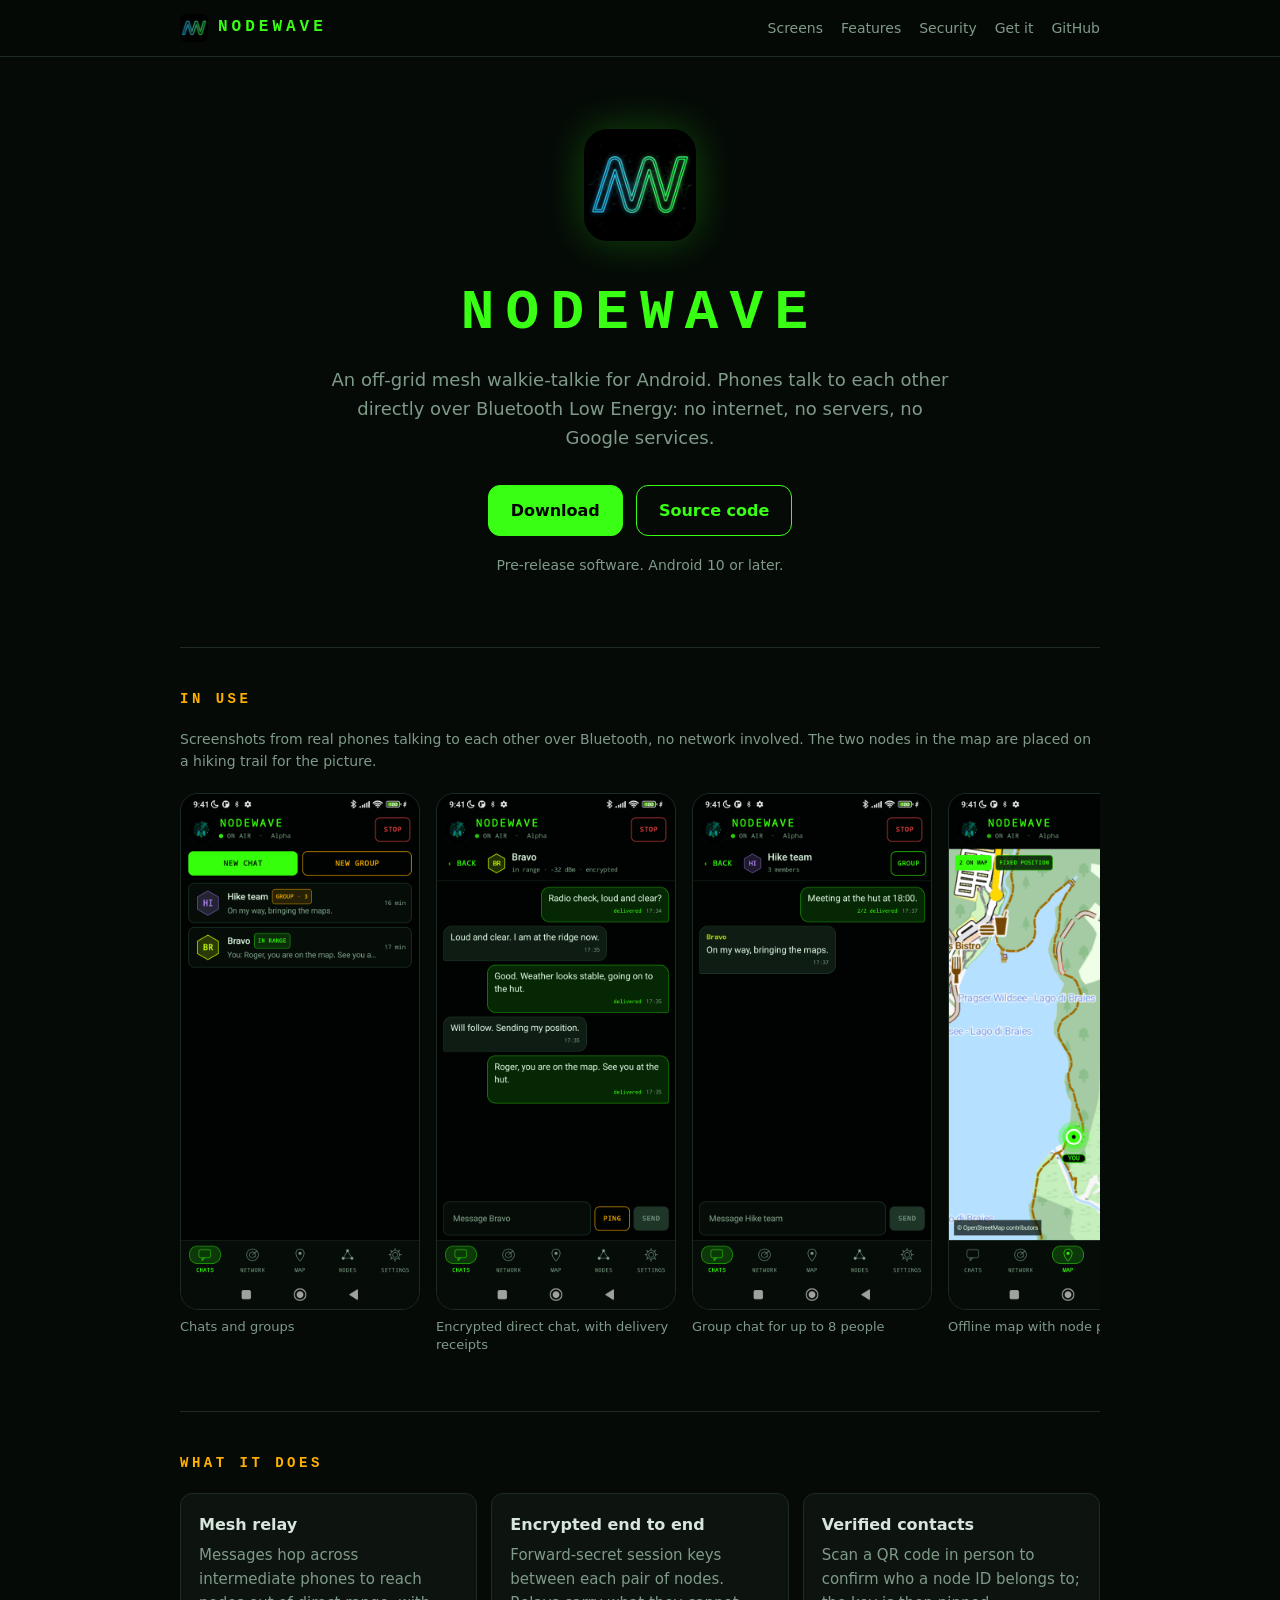
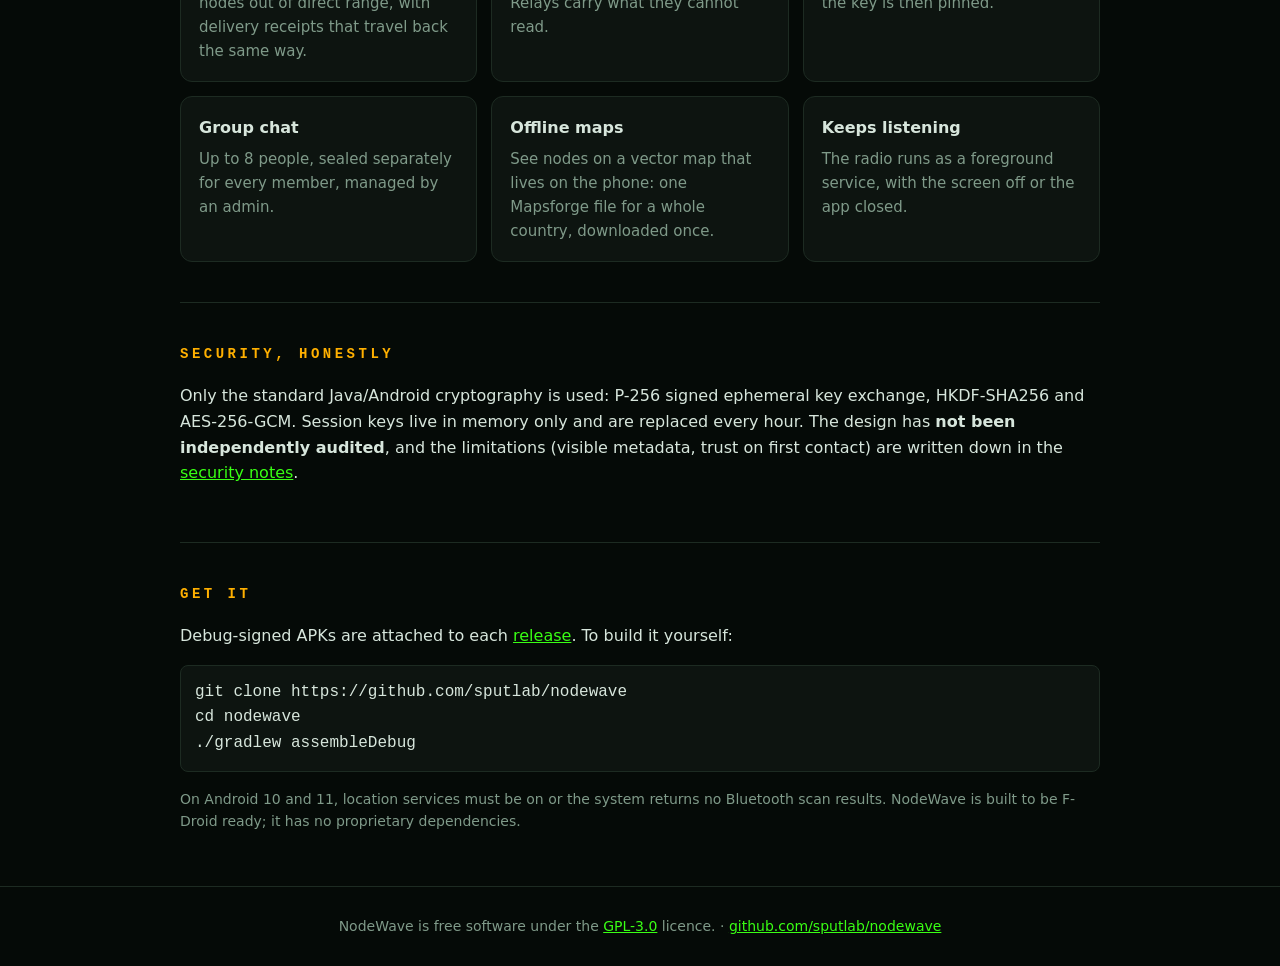
==== website/index.html @ e50e70af "v0.9.0: app icon and splash screen, clearer tab bar, readable status bar, fixed-position station, ma" ====
<!doctype html>
<html lang="en">
<head>
<meta charset="utf-8">
<meta name="viewport" content="width=device-width,initial-scale=1">
<title>NodeWave - off-grid mesh walkie-talkie for Android</title>
<meta name="description" content="NodeWave: phones talk to each other over Bluetooth Low Energy with end-to-end encryption. No internet, no servers, no Google services. Open source, GPL-3.0.">
<meta name="theme-color" content="#050a07">
<link rel="canonical" href="https://nodewave.org/">
<meta property="og:title" content="NodeWave - off-grid mesh walkie-talkie for Android">
<meta property="og:description" content="Phones talk to each other over Bluetooth Low Energy, end-to-end encrypted, with no internet and no servers.">
<meta property="og:image" content="https://nodewave.org/assets/screens/chats.png">
<meta property="og:url" content="https://nodewave.org/">
<link rel="icon" href="assets/icon.png">
<link rel="stylesheet" href="style.css">
</head>
<body>
<header class="top"><div class="wrap">
  <a class="brand mono" href="#"><img src="assets/icon.png" alt="">NODEWAVE</a>
  <nav><a href="#screens">Screens</a><a href="#features">Features</a><a href="#security">Security</a><a href="#get">Get it</a><a href="https://github.com/sputlab/nodewave">GitHub</a></nav>
</div></header>

<main>
<div class="wrap">
  <div class="hero">
    <img src="assets/icon.png" alt="NodeWave icon">
    <h1 class="mono">NODEWAVE</h1>
    <p class="tag">An off-grid mesh walkie-talkie for Android. Phones talk to each other directly over Bluetooth Low Energy: no internet, no servers, no Google services.</p>
    <a class="btn primary" href="https://github.com/sputlab/nodewave/releases">Download</a>
    <a class="btn ghost" href="https://github.com/sputlab/nodewave">Source code</a>
    <p class="note">Pre-release software. Android 10 or later.</p>
  </div>

  <section id="screens">
    <h2 class="mono">In use</h2>
    <p class="note">Screenshots from real phones talking to each other over Bluetooth, no network involved. The two nodes in the map are placed on a hiking trail for the picture.</p>
    <div class="shots">
      <figure><img src="assets/screens/chats.png" alt="Chats list with a group and a direct conversation" loading="lazy"><figcaption>Chats and groups</figcaption></figure>
      <figure><img src="assets/screens/direct-chat.png" alt="Direct encrypted conversation between two nodes" loading="lazy"><figcaption>Encrypted direct chat, with delivery receipts</figcaption></figure>
      <figure><img src="assets/screens/group-chat.png" alt="Group chat with three members" loading="lazy"><figcaption>Group chat for up to 8 people</figcaption></figure>
      <figure><img src="assets/screens/map.png" alt="Offline vector map with two nodes" loading="lazy"><figcaption>Offline map with node positions</figcaption></figure>
      <figure><img src="assets/screens/network.png" alt="Radar and list of nodes in range" loading="lazy"><figcaption>Radar and signal strength of nodes around you</figcaption></figure>
      <figure><img src="assets/screens/nodes.png" alt="Known nodes, verified and encrypted" loading="lazy"><figcaption>Known nodes and verified contacts</figcaption></figure>
      <figure><img src="assets/screens/settings.png" alt="Settings: identity and Bluetooth radio" loading="lazy"><figcaption>Identity and radio settings</figcaption></figure>
    </div>
  </section>

  <section id="features">
    <h2 class="mono">What it does</h2>
    <div class="grid">
      <div class="card"><h3>Mesh relay</h3><p>Messages hop across intermediate phones to reach nodes out of direct range, with delivery receipts that travel back the same way.</p></div>
      <div class="card"><h3>Encrypted end to end</h3><p>Forward-secret session keys between each pair of nodes. Relays carry what they cannot read.</p></div>
      <div class="card"><h3>Verified contacts</h3><p>Scan a QR code in person to confirm who a node ID belongs to; the key is then pinned.</p></div>
      <div class="card"><h3>Group chat</h3><p>Up to 8 people, sealed separately for every member, managed by an admin.</p></div>
      <div class="card"><h3>Offline maps</h3><p>See nodes on a vector map that lives on the phone: one Mapsforge file for a whole country, downloaded once.</p></div>
      <div class="card"><h3>Keeps listening</h3><p>The radio runs as a foreground service, with the screen off or the app closed.</p></div>
    </div>
  </section>

  <section id="security">
    <h2 class="mono">Security, honestly</h2>
    <p>Only the standard Java/Android cryptography is used: P-256 signed ephemeral key exchange, HKDF-SHA256 and AES-256-GCM. Session keys live in memory only and are replaced every hour. The design has <strong>not been independently audited</strong>, and the limitations (visible metadata, trust on first contact) are written down in the <a href="https://github.com/sputlab/nodewave/blob/main/docs/SECURITY.md">security notes</a>.</p>
  </section>

  <section id="get">
    <h2 class="mono">Get it</h2>
    <p>Debug-signed APKs are attached to each <a href="https://github.com/sputlab/nodewave/releases">release</a>. To build it yourself:</p>
<pre>git clone https://github.com/sputlab/nodewave
cd nodewave
./gradlew assembleDebug</pre>
    <p class="note">On Android 10 and 11, location services must be on or the system returns no Bluetooth scan results. NodeWave is built to be F-Droid ready; it has no proprietary dependencies.</p>
  </section>
</div>
</main>

<footer><div class="wrap">NodeWave is free software under the <a href="https://github.com/sputlab/nodewave/blob/main/LICENSE">GPL-3.0</a> licence. &middot; <a href="https://github.com/sputlab/nodewave">github.com/sputlab/nodewave</a></div></footer>
</body>
</html>
---- website/style.css ----
:root{--bg:#050a07;--surface:#0d1410;--line:#1d2b22;--text:#d7e6dc;--dim:#7f9a89;--green:#39ff14;--amber:#ffb000;--cyan:#2fd6ff}
*{box-sizing:border-box}
html{scroll-behavior:smooth}
body{margin:0;background:var(--bg);color:var(--text);font:16px/1.6 system-ui,-apple-system,"Segoe UI",Roboto,sans-serif}
a{color:var(--green)}
.mono{font-family:ui-monospace,SFMono-Regular,Menlo,Consolas,monospace}
.wrap{max-width:960px;margin:0 auto;padding:0 20px}
header.top{border-bottom:1px solid var(--line);position:sticky;top:0;background:rgba(5,10,7,.92);backdrop-filter:blur(6px);z-index:5}
header.top .wrap{display:flex;align-items:center;gap:16px;height:56px}
.brand{display:flex;align-items:center;gap:10px;color:var(--green);font-weight:700;letter-spacing:.25em;text-decoration:none}
.brand img{width:28px;height:28px;border-radius:6px}
nav{margin-left:auto;display:flex;gap:18px;font-size:14px}
nav a{color:var(--dim);text-decoration:none}
nav a:hover{color:var(--green)}
.hero{padding:72px 0 56px;text-align:center}
.hero img{width:112px;height:112px;border-radius:24px;box-shadow:0 0 40px rgba(57,255,20,.25)}
h1{margin:20px 0 8px;font-size:clamp(34px,7vw,56px);letter-spacing:.2em;color:var(--green)}
.tag{color:var(--dim);max-width:620px;margin:0 auto 28px;font-size:18px}
.btn{display:inline-block;padding:12px 22px;border-radius:12px;font-weight:700;text-decoration:none;border:1.5px solid var(--green);margin:4px}
.btn.primary{background:var(--green);color:#000}
.btn.ghost{color:var(--green)}
section{padding:40px 0;border-top:1px solid var(--line)}
h2{margin:0 0 18px;font-size:14px;letter-spacing:.25em;text-transform:uppercase;color:var(--amber)}
.grid{display:grid;grid-template-columns:repeat(auto-fit,minmax(260px,1fr));gap:14px}
.card{background:var(--surface);border:1px solid var(--line);border-radius:12px;padding:18px}
.card h3{margin:0 0 6px;font-size:16px;color:var(--text)}
.card p{margin:0;color:var(--dim);font-size:15px}
.note{color:var(--dim);font-size:14px}
code,pre{font-family:ui-monospace,Menlo,Consolas,monospace;background:var(--surface);border:1px solid var(--line);border-radius:8px}
code{padding:1px 6px}
pre{padding:14px;overflow:auto}
footer{border-top:1px solid var(--line);padding:28px 0;color:var(--dim);font-size:14px;text-align:center}

.shots{display:flex;gap:16px;overflow-x:auto;padding:6px 2px 18px;scroll-snap-type:x mandatory}
.shots figure{margin:0;flex:0 0 220px;scroll-snap-align:start}
.shots img{width:100%;height:auto;border-radius:18px;border:1px solid var(--line);display:block;background:var(--surface)}
.shots figcaption{margin-top:8px;color:var(--dim);font-size:13px;line-height:1.35}
@media(min-width:760px){.shots figure{flex-basis:240px}}
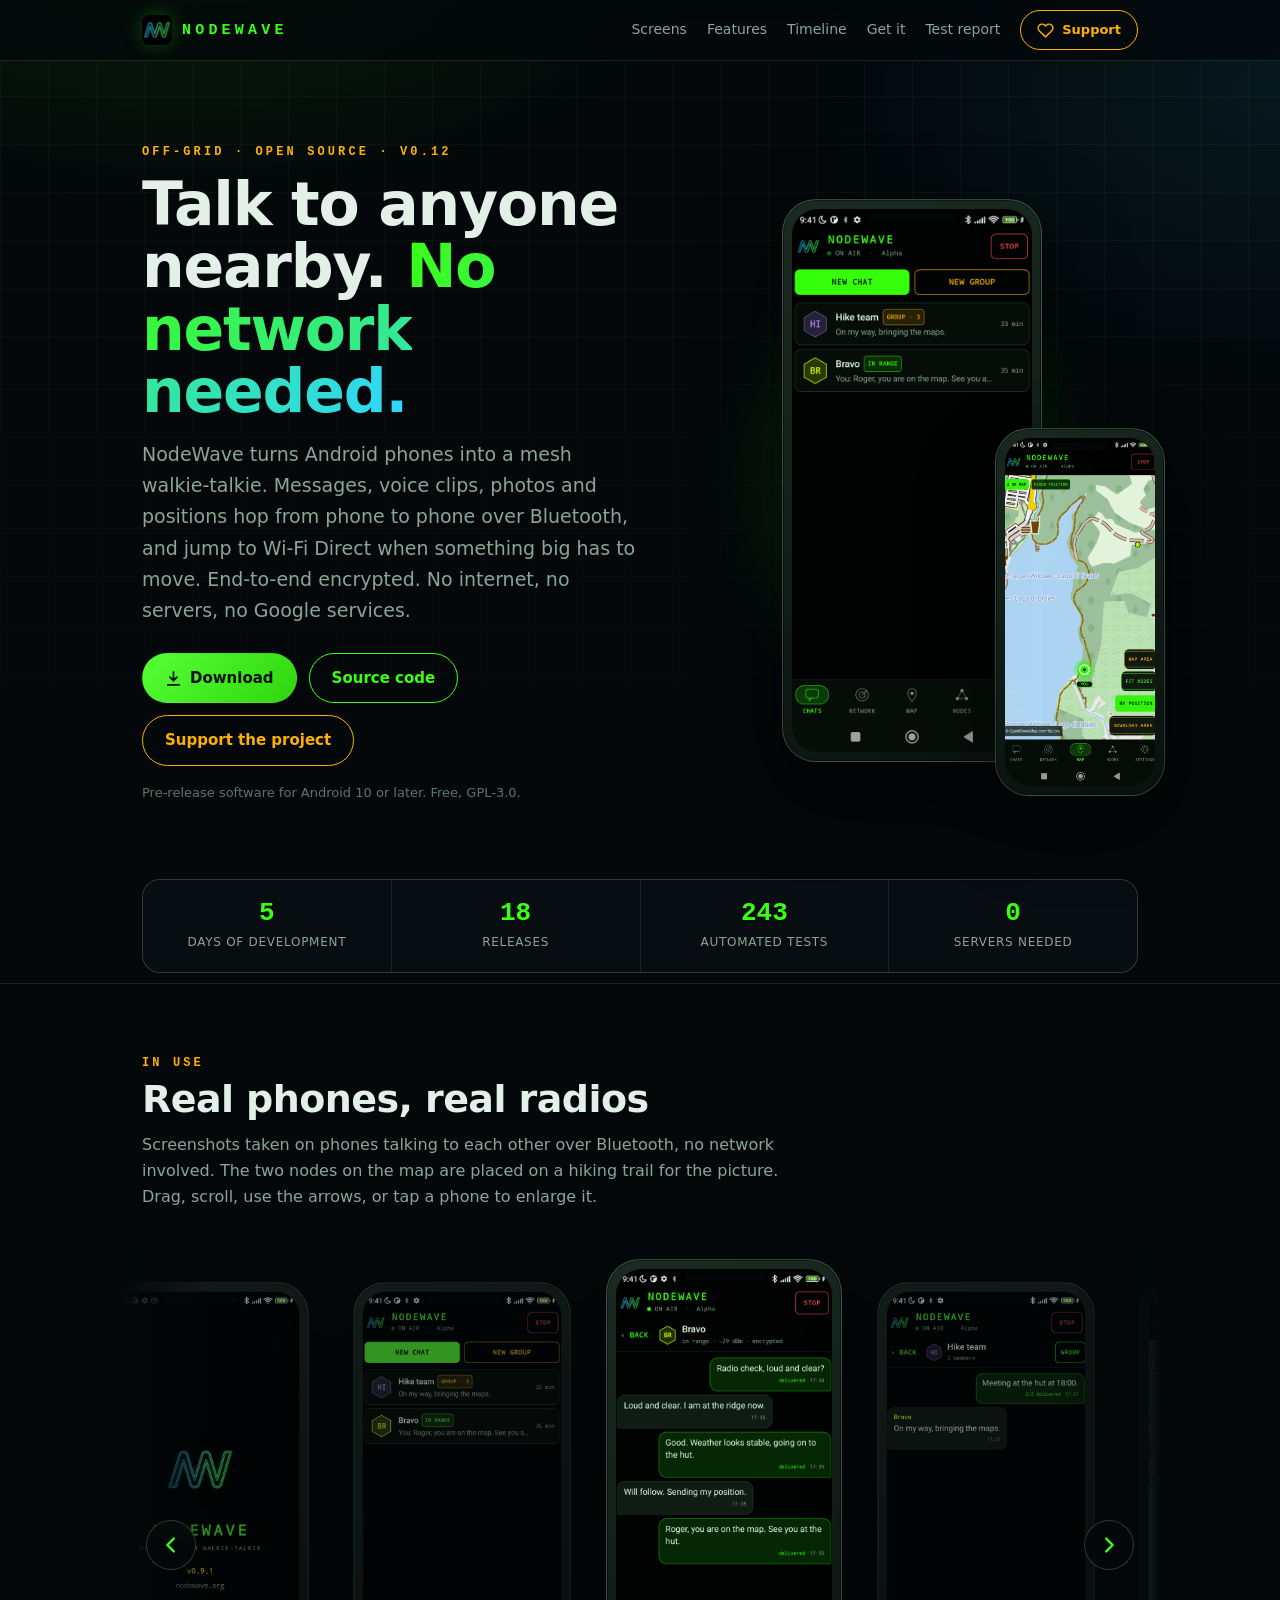
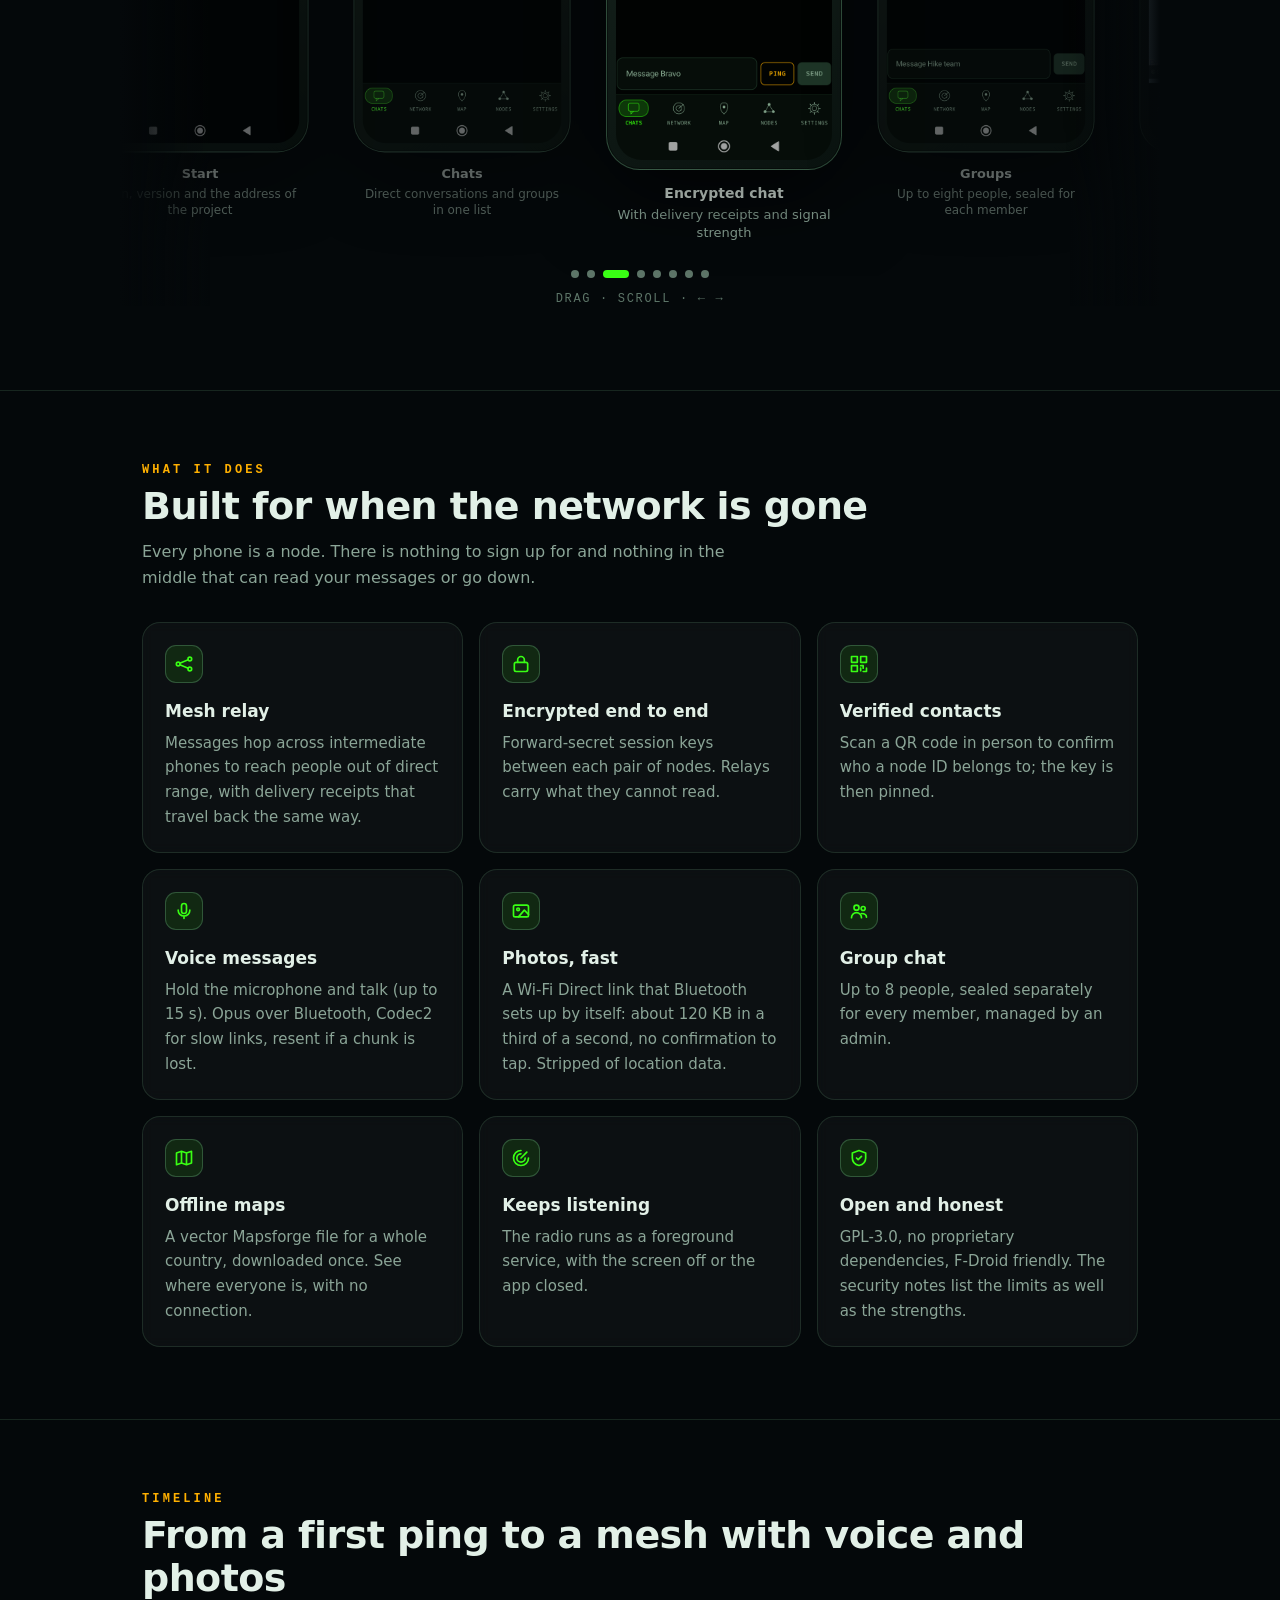
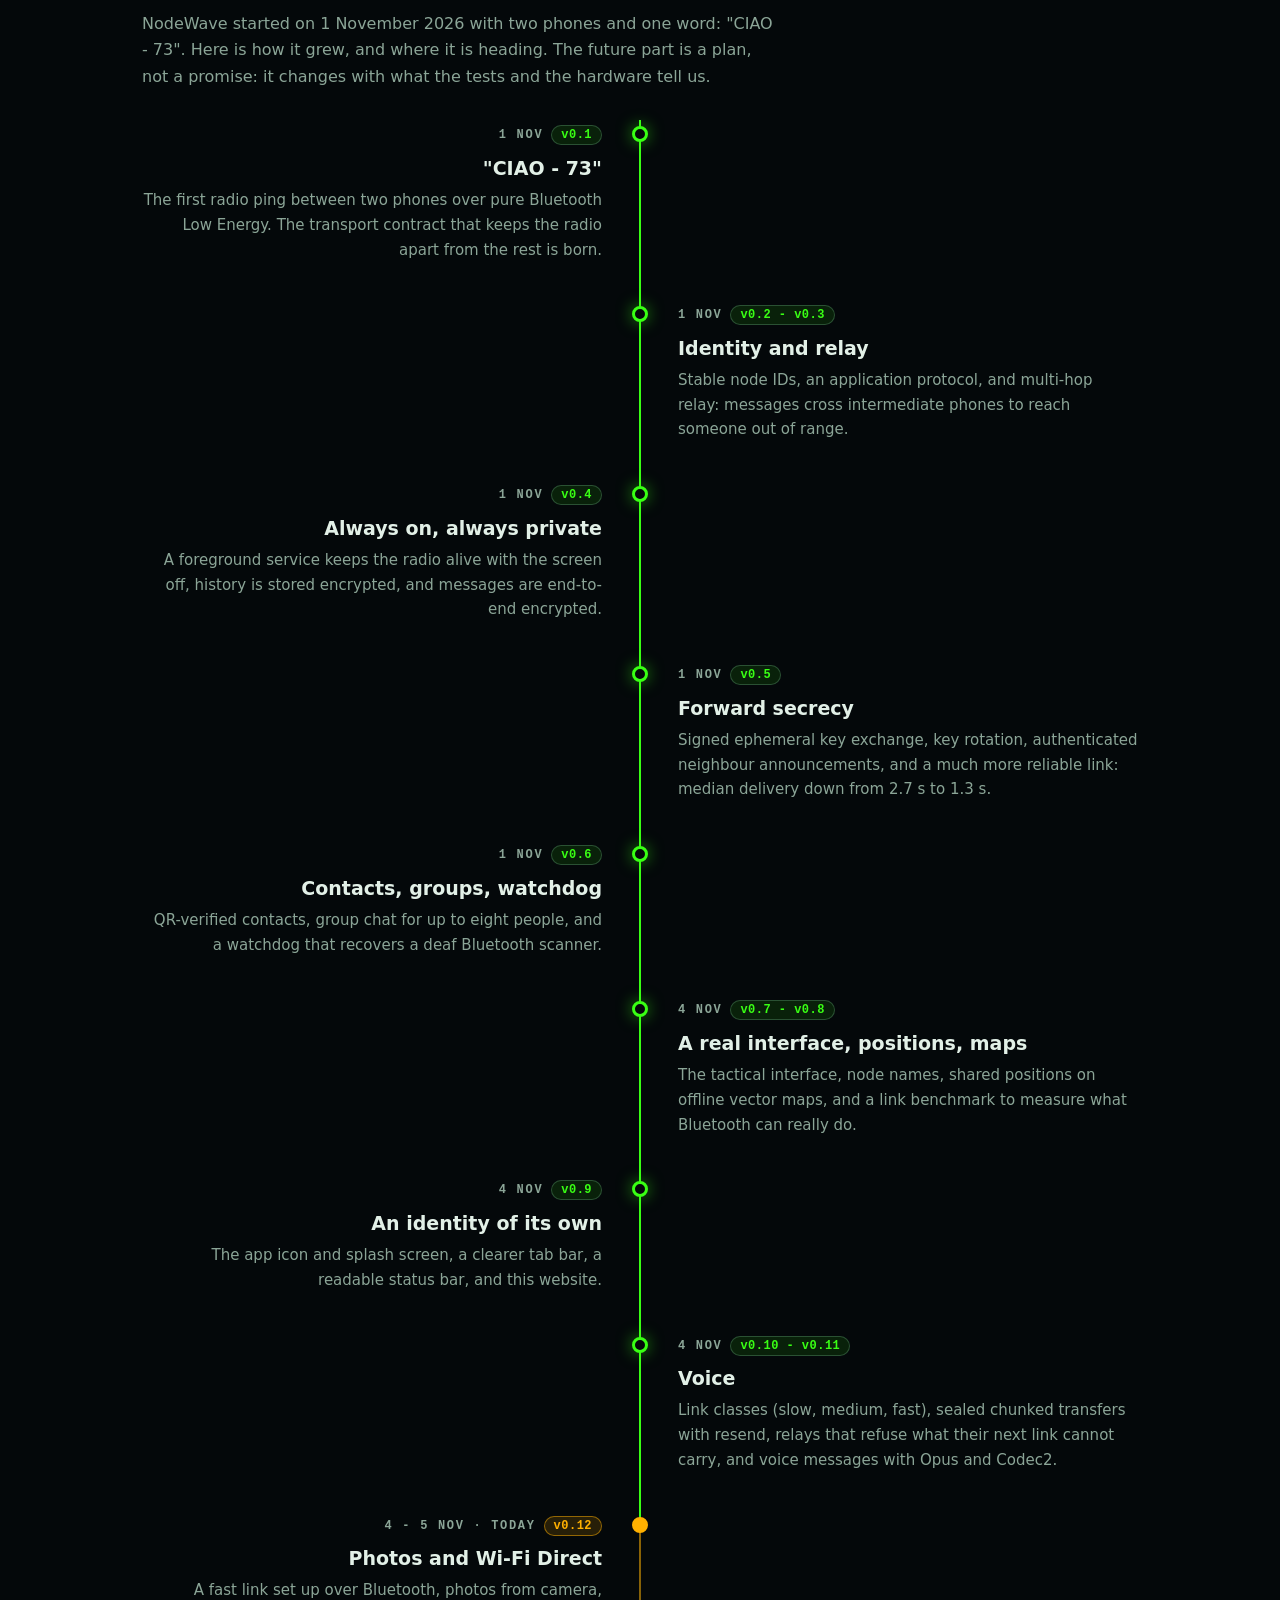
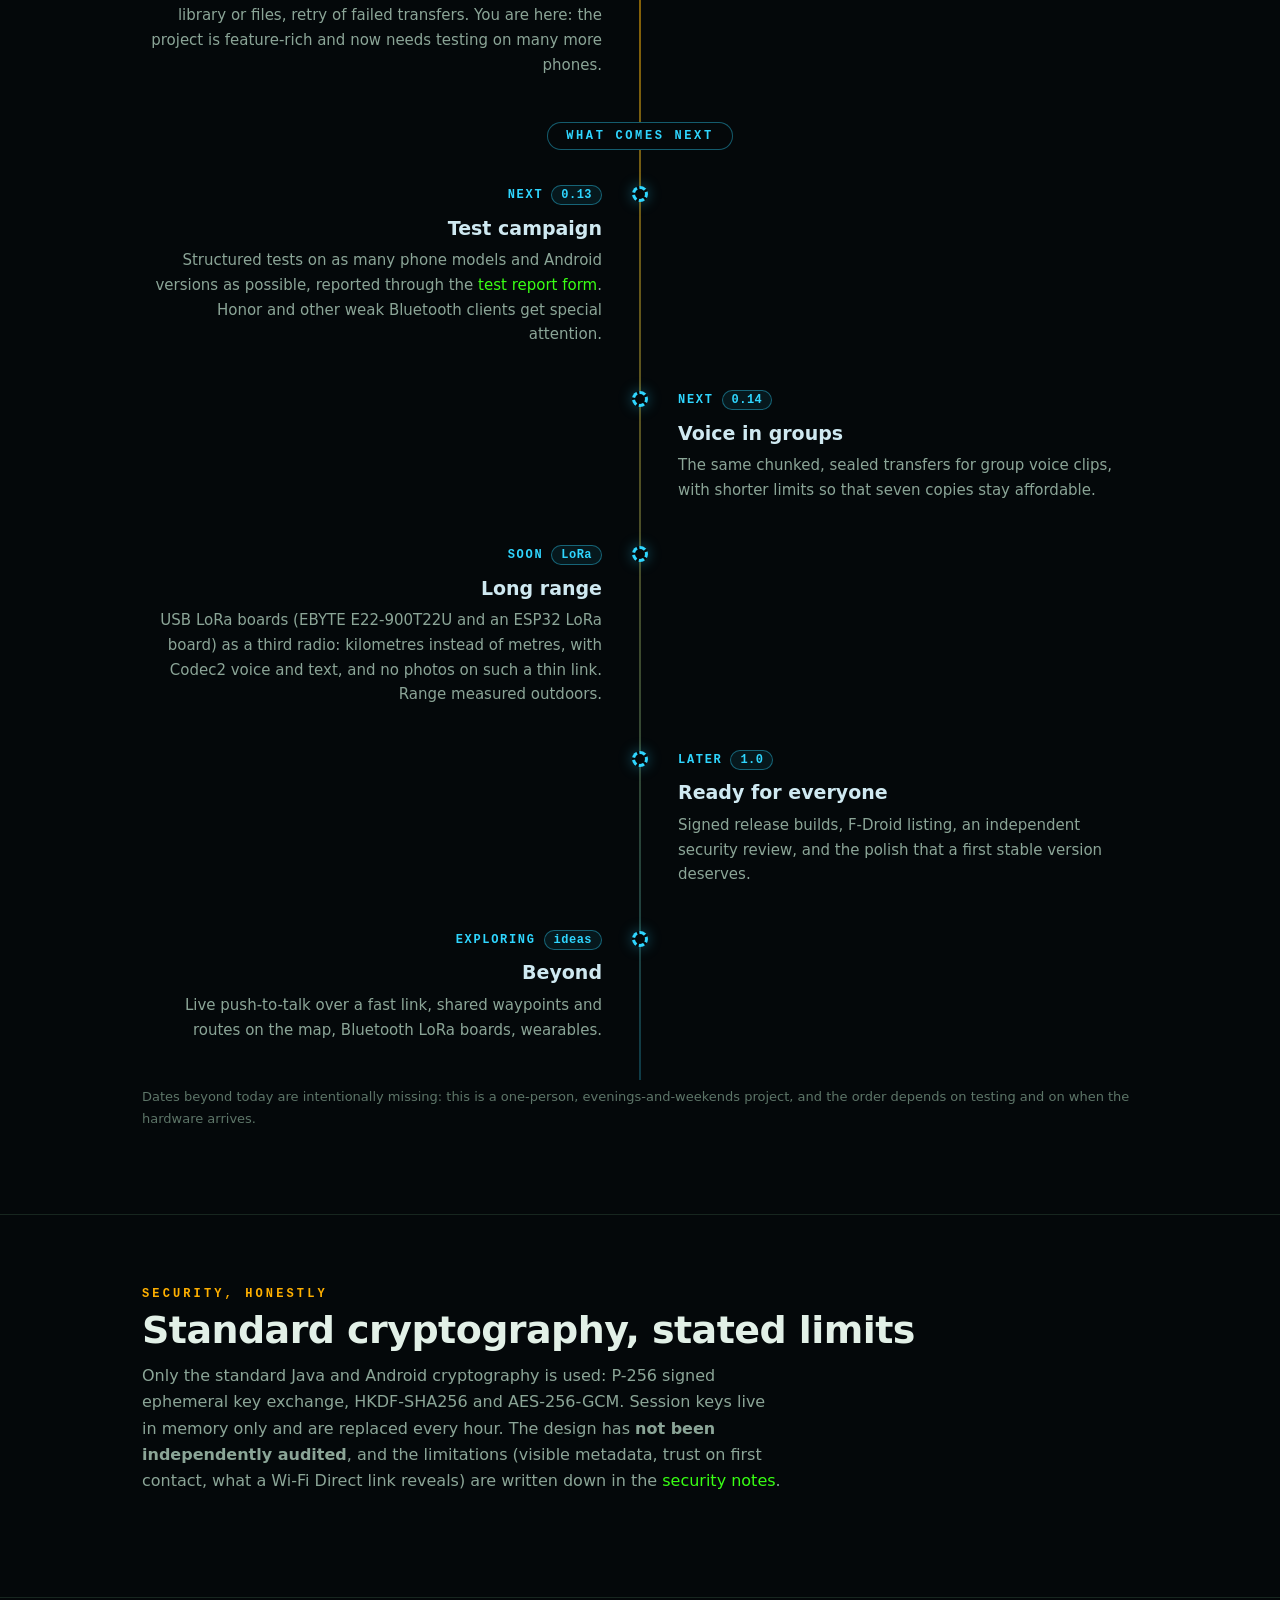
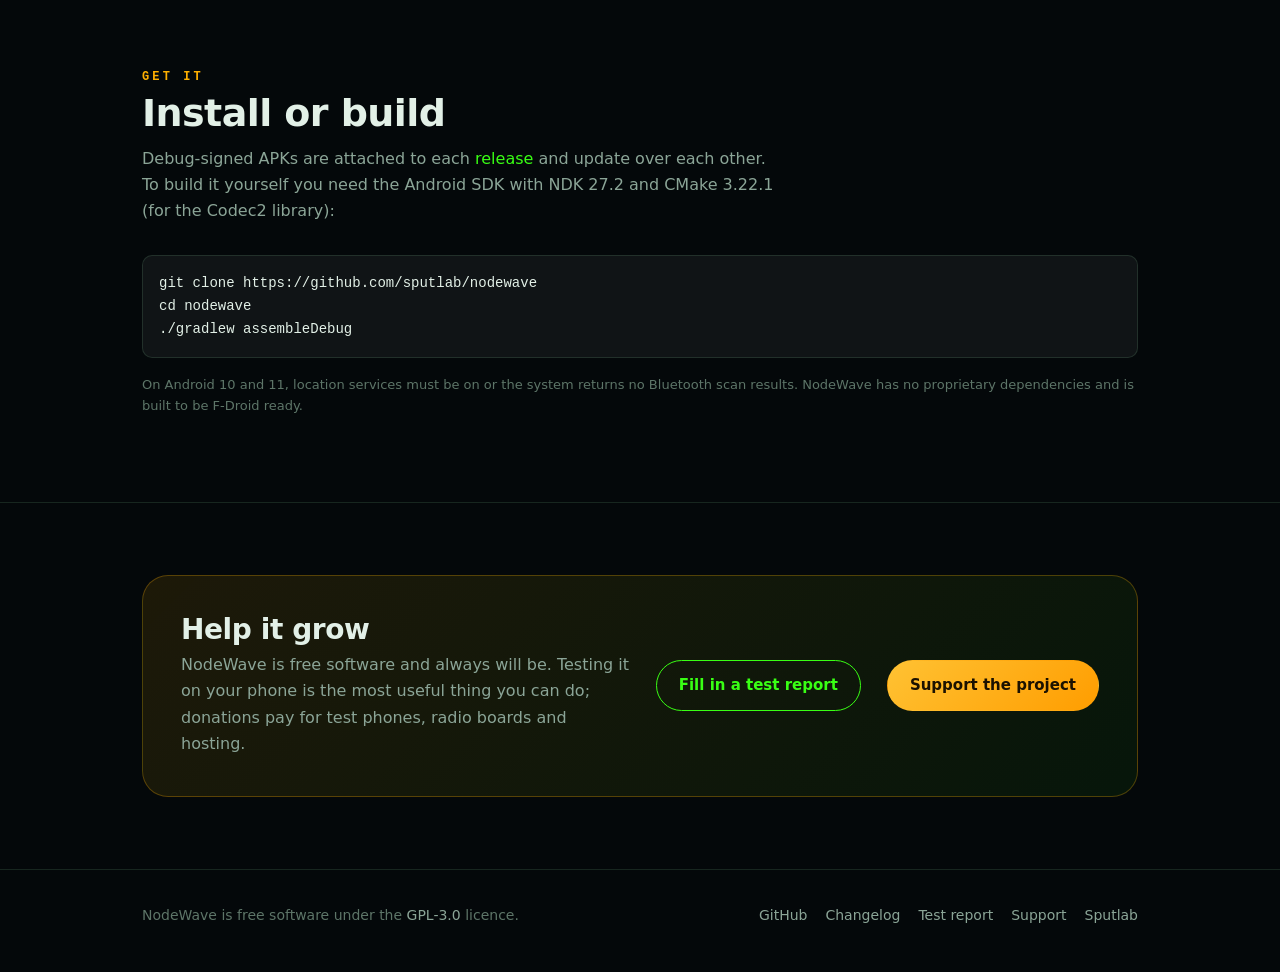
==== commit 619687c9: "Move the website to website/ (GitHub Actions) and keep documents in docs/ Co-Authored-By: Claude Son" ====
--- a/website/index.html
+++ b/website/index.html
@@ -4,75 +4,159 @@
 <meta charset="utf-8">
 <meta name="viewport" content="width=device-width,initial-scale=1">
 <title>NodeWave - off-grid mesh walkie-talkie for Android</title>
-<meta name="description" content="NodeWave: phones talk to each other over Bluetooth Low Energy with end-to-end encryption. No internet, no servers, no Google services. Open source, GPL-3.0.">
-<meta name="theme-color" content="#050a07">
+<meta name="description" content="NodeWave: phones talk to each other over Bluetooth Low Energy and Wi-Fi Direct, end-to-end encrypted, with voice, photos, groups and offline maps. No internet, no servers, no Google services. Open source, GPL-3.0.">
+<meta name="theme-color" content="#04080a">
 <link rel="canonical" href="https://nodewave.org/">
 <meta property="og:title" content="NodeWave - off-grid mesh walkie-talkie for Android">
-<meta property="og:description" content="Phones talk to each other over Bluetooth Low Energy, end-to-end encrypted, with no internet and no servers.">
+<meta property="og:description" content="Phones talk to each other over Bluetooth and Wi-Fi Direct, end-to-end encrypted, with no internet and no servers.">
 <meta property="og:image" content="https://nodewave.org/assets/screens/chats.png">
 <meta property="og:url" content="https://nodewave.org/">
-<link rel="icon" href="assets/icon.png">
+<link rel="icon" href="images/icon.png">
 <link rel="stylesheet" href="style.css">
 </head>
 <body>
+
 <header class="top"><div class="wrap">
-  <a class="brand mono" href="#"><img src="assets/icon.png" alt="">NODEWAVE</a>
-  <nav><a href="#screens">Screens</a><a href="#features">Features</a><a href="#security">Security</a><a href="#get">Get it</a><a href="https://github.com/sputlab/nodewave">GitHub</a></nav>
+  <a class="brand" href="./"><img src="images/icon.png" alt="">NODEWAVE</a>
+  <nav class="nav">
+    <a href="#screens">Screens</a><a href="#features">Features</a><a href="#timeline">Timeline</a><a href="#get">Get it</a><a href="test-report.html">Test report</a>
+    <a class="btn amber small" href="donate.html"><svg viewBox="0 0 24 24" fill="none" stroke="currentColor" stroke-width="2" stroke-linecap="round" stroke-linejoin="round"><path d="M20.8 4.6a5.5 5.5 0 0 0-7.8 0L12 5.7l-1-1.1a5.5 5.5 0 0 0-7.8 7.8l1 1.1L12 21l7.8-7.5 1-1.1a5.5 5.5 0 0 0 0-7.8z"/></svg>Support</a>
+  </nav>
 </div></header>
 
 <main>
 <div class="wrap">
   <div class="hero">
-    <img src="assets/icon.png" alt="NodeWave icon">
-    <h1 class="mono">NODEWAVE</h1>
-    <p class="tag">An off-grid mesh walkie-talkie for Android. Phones talk to each other directly over Bluetooth Low Energy: no internet, no servers, no Google services.</p>
-    <a class="btn primary" href="https://github.com/sputlab/nodewave/releases">Download</a>
-    <a class="btn ghost" href="https://github.com/sputlab/nodewave">Source code</a>
-    <p class="note">Pre-release software. Android 10 or later.</p>
+    <div>
+      <p class="eyebrow">Off-grid · open source · v0.12</p>
+      <h1>Talk to anyone nearby. <em>No network needed.</em></h1>
+      <p class="lead">NodeWave turns Android phones into a mesh walkie-talkie. Messages, voice clips, photos and positions hop from phone to phone over Bluetooth, and jump to Wi-Fi Direct when something big has to move. End-to-end encrypted. No internet, no servers, no Google services.</p>
+      <div class="cta">
+        <a class="btn primary" href="https://github.com/sputlab/nodewave/releases"><svg viewBox="0 0 24 24" fill="none" stroke="currentColor" stroke-width="2.4" stroke-linecap="round" stroke-linejoin="round"><path d="M12 3v12m0 0l-5-5m5 5l5-5M4 21h16"/></svg>Download</a>
+        <a class="btn" href="https://github.com/sputlab/nodewave">Source code</a>
+        <a class="btn amber" href="donate.html">Support the project</a>
+      </div>
+      <p class="note">Pre-release software for Android 10 or later. Free, GPL-3.0.</p>
+    </div>
+    <div class="hero-art">
+      <div class="phone"><img src="assets/screens/chats.png" alt="NodeWave chats and groups"></div>
+      <div class="phone b"><img src="assets/screens/map.png" alt="Offline map with two nodes"></div>
+    </div>
   </div>
 
-  <section id="screens">
-    <h2 class="mono">In use</h2>
-    <p class="note">Screenshots from real phones talking to each other over Bluetooth, no network involved. The two nodes in the map are placed on a hiking trail for the picture.</p>
-    <div class="shots">
-      <figure><img src="assets/screens/chats.png" alt="Chats list with a group and a direct conversation" loading="lazy"><figcaption>Chats and groups</figcaption></figure>
-      <figure><img src="assets/screens/direct-chat.png" alt="Direct encrypted conversation between two nodes" loading="lazy"><figcaption>Encrypted direct chat, with delivery receipts</figcaption></figure>
-      <figure><img src="assets/screens/group-chat.png" alt="Group chat with three members" loading="lazy"><figcaption>Group chat for up to 8 people</figcaption></figure>
-      <figure><img src="assets/screens/map.png" alt="Offline vector map with two nodes" loading="lazy"><figcaption>Offline map with node positions</figcaption></figure>
-      <figure><img src="assets/screens/network.png" alt="Radar and list of nodes in range" loading="lazy"><figcaption>Radar and signal strength of nodes around you</figcaption></figure>
-      <figure><img src="assets/screens/nodes.png" alt="Known nodes, verified and encrypted" loading="lazy"><figcaption>Known nodes and verified contacts</figcaption></figure>
-      <figure><img src="assets/screens/settings.png" alt="Settings: identity and Bluetooth radio" loading="lazy"><figcaption>Identity and radio settings</figcaption></figure>
+  <div class="stats" aria-label="Project in numbers">
+    <div><b>5</b><span>DAYS OF DEVELOPMENT</span></div>
+    <div><b>18</b><span>RELEASES</span></div>
+    <div><b>243</b><span>AUTOMATED TESTS</span></div>
+    <div><b>0</b><span>SERVERS NEEDED</span></div>
+  </div>
+</div>
+
+<section id="screens"><div class="wrap">
+  <p class="kicker">In use</p>
+  <h2>Real phones, real radios</h2>
+  <p class="sub">Screenshots taken on phones talking to each other over Bluetooth, no network involved. The two nodes on the map are placed on a hiking trail for the picture. Drag, scroll, use the arrows, or tap a phone to enlarge it.</p>
+
+  <div class="gallery" aria-roledescription="carousel" aria-label="NodeWave screenshots">
+    <div class="fade l"></div><div class="fade r"></div>
+    <button class="arrow l" aria-label="Previous screenshot"><svg viewBox="0 0 24 24" fill="none" stroke="currentColor" stroke-width="2.6" stroke-linecap="round" stroke-linejoin="round"><path d="M15 5l-7 7 7 7"/></svg></button>
+    <button class="arrow r" aria-label="Next screenshot"><svg viewBox="0 0 24 24" fill="none" stroke="currentColor" stroke-width="2.6" stroke-linecap="round" stroke-linejoin="round"><path d="M9 5l7 7-7 7"/></svg></button>
+    <div class="track" tabindex="0">
+      <figure class="shot"><div class="phone"><img src="assets/screens/splash.png" alt="Splash screen with icon, version and nodewave.org"></div><figcaption><b>Start</b>Icon, version and the address of the project</figcaption></figure>
+      <figure class="shot"><div class="phone"><img src="assets/screens/chats.png" alt="Chats list with a group and a direct conversation"></div><figcaption><b>Chats</b>Direct conversations and groups in one list</figcaption></figure>
+      <figure class="shot"><div class="phone"><img src="assets/screens/direct-chat.png" alt="Direct encrypted conversation between two nodes"></div><figcaption><b>Encrypted chat</b>With delivery receipts and signal strength</figcaption></figure>
+      <figure class="shot"><div class="phone"><img src="assets/screens/group-chat.png" alt="Group chat with three members"></div><figcaption><b>Groups</b>Up to eight people, sealed for each member</figcaption></figure>
+      <figure class="shot"><div class="phone"><img src="assets/screens/map.png" alt="Offline vector map with two nodes"></div><figcaption><b>Offline map</b>One file for a whole country, positions on top</figcaption></figure>
+      <figure class="shot"><div class="phone"><img src="assets/screens/network.png" alt="Radar and list of nodes in range"></div><figcaption><b>Network</b>Radar and signal strength of everyone around you</figcaption></figure>
+      <figure class="shot"><div class="phone"><img src="assets/screens/nodes.png" alt="Known nodes, verified and encrypted"></div><figcaption><b>Nodes</b>Known people, verified contacts, positions</figcaption></figure>
+      <figure class="shot"><div class="phone"><img src="assets/screens/settings.png" alt="Settings: identity and Bluetooth radio"></div><figcaption><b>Settings</b>Identity, radio power, voice, Wi-Fi Direct, maps</figcaption></figure>
     </div>
-  </section>
+    <div class="dots" role="tablist"></div>
+    <p class="hint">DRAG · SCROLL · ← →</p>
+  </div>
+  <div class="lightbox" role="dialog" aria-modal="true" aria-label="Screenshot">
+    <button class="x" aria-label="Close">×</button>
+    <button class="arrow l" aria-label="Previous"><svg viewBox="0 0 24 24" fill="none" stroke="currentColor" stroke-width="2.6" stroke-linecap="round" stroke-linejoin="round"><path d="M15 5l-7 7 7 7"/></svg></button>
+    <img alt="">
+    <p></p>
+    <button class="arrow r" aria-label="Next"><svg viewBox="0 0 24 24" fill="none" stroke="currentColor" stroke-width="2.6" stroke-linecap="round" stroke-linejoin="round"><path d="M9 5l7 7-7 7"/></svg></button>
+  </div>
+</div></section>
 
-  <section id="features">
-    <h2 class="mono">What it does</h2>
-    <div class="grid">
-      <div class="card"><h3>Mesh relay</h3><p>Messages hop across intermediate phones to reach nodes out of direct range, with delivery receipts that travel back the same way.</p></div>
-      <div class="card"><h3>Encrypted end to end</h3><p>Forward-secret session keys between each pair of nodes. Relays carry what they cannot read.</p></div>
-      <div class="card"><h3>Verified contacts</h3><p>Scan a QR code in person to confirm who a node ID belongs to; the key is then pinned.</p></div>
-      <div class="card"><h3>Group chat</h3><p>Up to 8 people, sealed separately for every member, managed by an admin.</p></div>
-      <div class="card"><h3>Offline maps</h3><p>See nodes on a vector map that lives on the phone: one Mapsforge file for a whole country, downloaded once.</p></div>
-      <div class="card"><h3>Keeps listening</h3><p>The radio runs as a foreground service, with the screen off or the app closed.</p></div>
-    </div>
-  </section>
+<section id="features"><div class="wrap">
+  <p class="kicker">What it does</p>
+  <h2>Built for when the network is gone</h2>
+  <p class="sub">Every phone is a node. There is nothing to sign up for and nothing in the middle that can read your messages or go down.</p>
+  <div class="grid">
+    <div class="card"><div class="ico"><svg viewBox="0 0 24 24" fill="none" stroke="currentColor" stroke-width="2" stroke-linecap="round" stroke-linejoin="round"><circle cx="5" cy="12" r="2.2"/><circle cx="19" cy="6" r="2.2"/><circle cx="19" cy="18" r="2.2"/><path d="M7 11l10-4M7 13l10 4"/></svg></div><h3>Mesh relay</h3><p>Messages hop across intermediate phones to reach people out of direct range, with delivery receipts that travel back the same way.</p></div>
+    <div class="card"><div class="ico"><svg viewBox="0 0 24 24" fill="none" stroke="currentColor" stroke-width="2" stroke-linecap="round" stroke-linejoin="round"><rect x="4" y="10" width="16" height="11" rx="2"/><path d="M8 10V7a4 4 0 0 1 8 0v3"/></svg></div><h3>Encrypted end to end</h3><p>Forward-secret session keys between each pair of nodes. Relays carry what they cannot read.</p></div>
+    <div class="card"><div class="ico"><svg viewBox="0 0 24 24" fill="none" stroke="currentColor" stroke-width="2" stroke-linecap="round" stroke-linejoin="round"><rect x="3" y="3" width="7" height="7"/><rect x="14" y="3" width="7" height="7"/><rect x="3" y="14" width="7" height="7"/><path d="M14 14h3v3m4 0v4h-4m-3-1v-3"/></svg></div><h3>Verified contacts</h3><p>Scan a QR code in person to confirm who a node ID belongs to; the key is then pinned.</p></div>
+    <div class="card"><div class="ico"><svg viewBox="0 0 24 24" fill="none" stroke="currentColor" stroke-width="2" stroke-linecap="round" stroke-linejoin="round"><rect x="9" y="3" width="6" height="12" rx="3"/><path d="M5 11a7 7 0 0 0 14 0M12 18v3"/></svg></div><h3>Voice messages</h3><p>Hold the microphone and talk (up to 15 s). Opus over Bluetooth, Codec2 for slow links, resent if a chunk is lost.</p></div>
+    <div class="card"><div class="ico"><svg viewBox="0 0 24 24" fill="none" stroke="currentColor" stroke-width="2" stroke-linecap="round" stroke-linejoin="round"><rect x="3" y="5" width="18" height="14" rx="2"/><circle cx="8.5" cy="10" r="1.6"/><path d="M21 16l-5-5-7 8"/></svg></div><h3>Photos, fast</h3><p>A Wi-Fi Direct link that Bluetooth sets up by itself: about 120 KB in a third of a second, no confirmation to tap. Stripped of location data.</p></div>
+    <div class="card"><div class="ico"><svg viewBox="0 0 24 24" fill="none" stroke="currentColor" stroke-width="2" stroke-linecap="round" stroke-linejoin="round"><circle cx="9" cy="8" r="3"/><circle cx="17" cy="9" r="2.4"/><path d="M3 20c0-3.3 2.7-6 6-6s6 2.7 6 6M15 15c3 0 6 1.5 6 4.5"/></svg></div><h3>Group chat</h3><p>Up to 8 people, sealed separately for every member, managed by an admin.</p></div>
+    <div class="card"><div class="ico"><svg viewBox="0 0 24 24" fill="none" stroke="currentColor" stroke-width="2" stroke-linecap="round" stroke-linejoin="round"><path d="M9 4l-6 2v14l6-2 6 2 6-2V4l-6 2-6-2zM9 4v14M15 6v14"/></svg></div><h3>Offline maps</h3><p>A vector Mapsforge file for a whole country, downloaded once. See where everyone is, with no connection.</p></div>
+    <div class="card"><div class="ico"><svg viewBox="0 0 24 24" fill="none" stroke="currentColor" stroke-width="2" stroke-linecap="round" stroke-linejoin="round"><path d="M12 3a9 9 0 1 0 9 9M12 7a5 5 0 1 0 5 5M12 12l7-7"/></svg></div><h3>Keeps listening</h3><p>The radio runs as a foreground service, with the screen off or the app closed.</p></div>
+    <div class="card"><div class="ico"><svg viewBox="0 0 24 24" fill="none" stroke="currentColor" stroke-width="2" stroke-linecap="round" stroke-linejoin="round"><path d="M12 3l8 3v6c0 5-3.5 8-8 9-4.5-1-8-4-8-9V6l8-3z"/><path d="M9 12l2 2 4-4"/></svg></div><h3>Open and honest</h3><p>GPL-3.0, no proprietary dependencies, F-Droid friendly. The security notes list the limits as well as the strengths.</p></div>
+  </div>
+</div></section>
 
-  <section id="security">
-    <h2 class="mono">Security, honestly</h2>
-    <p>Only the standard Java/Android cryptography is used: P-256 signed ephemeral key exchange, HKDF-SHA256 and AES-256-GCM. Session keys live in memory only and are replaced every hour. The design has <strong>not been independently audited</strong>, and the limitations (visible metadata, trust on first contact) are written down in the <a href="https://github.com/sputlab/nodewave/blob/main/docs/SECURITY.md">security notes</a>.</p>
-  </section>
+<section id="timeline"><div class="wrap">
+  <p class="kicker">Timeline</p>
+  <h2>From a first ping to a mesh with voice and photos</h2>
+  <p class="sub">NodeWave started on 1 November 2026 with two phones and one word: "CIAO - 73". Here is how it grew, and where it is heading. The future part is a plan, not a promise: it changes with what the tests and the hardware tell us.</p>
 
-  <section id="get">
-    <h2 class="mono">Get it</h2>
-    <p>Debug-signed APKs are attached to each <a href="https://github.com/sputlab/nodewave/releases">release</a>. To build it yourself:</p>
+  <ol class="timeline">
+    <li class="tl"><span class="dot"></span><span class="when">1 Nov</span><span class="ver">v0.1</span><h3>"CIAO - 73"</h3><p>The first radio ping between two phones over pure Bluetooth Low Energy. The transport contract that keeps the radio apart from the rest is born.</p></li>
+    <li class="tl"><span class="dot"></span><span class="when">1 Nov</span><span class="ver">v0.2 - v0.3</span><h3>Identity and relay</h3><p>Stable node IDs, an application protocol, and multi-hop relay: messages cross intermediate phones to reach someone out of range.</p></li>
+    <li class="tl"><span class="dot"></span><span class="when">1 Nov</span><span class="ver">v0.4</span><h3>Always on, always private</h3><p>A foreground service keeps the radio alive with the screen off, history is stored encrypted, and messages are end-to-end encrypted.</p></li>
+    <li class="tl"><span class="dot"></span><span class="when">1 Nov</span><span class="ver">v0.5</span><h3>Forward secrecy</h3><p>Signed ephemeral key exchange, key rotation, authenticated neighbour announcements, and a much more reliable link: median delivery down from 2.7 s to 1.3 s.</p></li>
+    <li class="tl"><span class="dot"></span><span class="when">1 Nov</span><span class="ver">v0.6</span><h3>Contacts, groups, watchdog</h3><p>QR-verified contacts, group chat for up to eight people, and a watchdog that recovers a deaf Bluetooth scanner.</p></li>
+    <li class="tl"><span class="dot"></span><span class="when">4 Nov</span><span class="ver">v0.7 - v0.8</span><h3>A real interface, positions, maps</h3><p>The tactical interface, node names, shared positions on offline vector maps, and a link benchmark to measure what Bluetooth can really do.</p></li>
+    <li class="tl"><span class="dot"></span><span class="when">4 Nov</span><span class="ver">v0.9</span><h3>An identity of its own</h3><p>The app icon and splash screen, a clearer tab bar, a readable status bar, and this website.</p></li>
+    <li class="tl"><span class="dot"></span><span class="when">4 Nov</span><span class="ver">v0.10 - v0.11</span><h3>Voice</h3><p>Link classes (slow, medium, fast), sealed chunked transfers with resend, relays that refuse what their next link cannot carry, and voice messages with Opus and Codec2.</p></li>
+    <li class="tl now"><span class="dot"></span><span class="when">4 - 5 Nov · today</span><span class="ver">v0.12</span><h3>Photos and Wi-Fi Direct</h3><p>A fast link set up over Bluetooth, photos from camera, library or files, retry of failed transfers. You are here: the project is feature-rich and now needs testing on many more phones.</p></li>
+
+    <li class="phase f" style="width:100%;margin-left:0"><span>What comes next</span></li>
+
+    <li class="tl future"><span class="dot"></span><span class="when">Next</span><span class="ver">0.13</span><h3>Test campaign</h3><p>Structured tests on as many phone models and Android versions as possible, reported through the <a href="test-report.html">test report form</a>. Honor and other weak Bluetooth clients get special attention.</p></li>
+    <li class="tl future"><span class="dot"></span><span class="when">Next</span><span class="ver">0.14</span><h3>Voice in groups</h3><p>The same chunked, sealed transfers for group voice clips, with shorter limits so that seven copies stay affordable.</p></li>
+    <li class="tl future"><span class="dot"></span><span class="when">Soon</span><span class="ver">LoRa</span><h3>Long range</h3><p>USB LoRa boards (EBYTE E22-900T22U and an ESP32 LoRa board) as a third radio: kilometres instead of metres, with Codec2 voice and text, and no photos on such a thin link. Range measured outdoors.</p></li>
+    <li class="tl future"><span class="dot"></span><span class="when">Later</span><span class="ver">1.0</span><h3>Ready for everyone</h3><p>Signed release builds, F-Droid listing, an independent security review, and the polish that a first stable version deserves.</p></li>
+    <li class="tl future"><span class="dot"></span><span class="when">Exploring</span><span class="ver">ideas</span><h3>Beyond</h3><p>Live push-to-talk over a fast link, shared waypoints and routes on the map, Bluetooth LoRa boards, wearables.</p></li>
+  </ol>
+  <p class="promise">Dates beyond today are intentionally missing: this is a one-person, evenings-and-weekends project, and the order depends on testing and on when the hardware arrives.</p>
+</div></section>
+
+<section id="security"><div class="wrap">
+  <p class="kicker">Security, honestly</p>
+  <h2>Standard cryptography, stated limits</h2>
+  <p class="sub">Only the standard Java and Android cryptography is used: P-256 signed ephemeral key exchange, HKDF-SHA256 and AES-256-GCM. Session keys live in memory only and are replaced every hour. The design has <strong>not been independently audited</strong>, and the limitations (visible metadata, trust on first contact, what a Wi-Fi Direct link reveals) are written down in the <a href="https://github.com/sputlab/nodewave/blob/main/docs/SECURITY.md">security notes</a>.</p>
+</div></section>
+
+<section id="get"><div class="wrap">
+  <p class="kicker">Get it</p>
+  <h2>Install or build</h2>
+  <p class="sub">Debug-signed APKs are attached to each <a href="https://github.com/sputlab/nodewave/releases">release</a> and update over each other. To build it yourself you need the Android SDK with NDK 27.2 and CMake 3.22.1 (for the Codec2 library):</p>
 <pre>git clone https://github.com/sputlab/nodewave
 cd nodewave
 ./gradlew assembleDebug</pre>
-    <p class="note">On Android 10 and 11, location services must be on or the system returns no Bluetooth scan results. NodeWave is built to be F-Droid ready; it has no proprietary dependencies.</p>
-  </section>
-</div>
+  <p class="note">On Android 10 and 11, location services must be on or the system returns no Bluetooth scan results. NodeWave has no proprietary dependencies and is built to be F-Droid ready.</p>
+</div></section>
+
+<section><div class="wrap">
+  <div class="band">
+    <div class="grow"><h2>Help it grow</h2><p>NodeWave is free software and always will be. Testing it on your phone is the most useful thing you can do; donations pay for test phones, radio boards and hosting.</p></div>
+    <a class="btn" href="test-report.html">Fill in a test report</a>
+    <a class="btn amber solid" href="donate.html">Support the project</a>
+  </div>
+</div></section>
 </main>
 
-<footer><div class="wrap">NodeWave is free software under the <a href="https://github.com/sputlab/nodewave/blob/main/LICENSE">GPL-3.0</a> licence. &middot; <a href="https://github.com/sputlab/nodewave">github.com/sputlab/nodewave</a></div></footer>
+<footer><div class="wrap">
+  <div>NodeWave is free software under the <a href="https://github.com/sputlab/nodewave/blob/main/LICENSE">GPL-3.0</a> licence.</div>
+  <div class="links"><a href="https://github.com/sputlab/nodewave">GitHub</a><a href="https://github.com/sputlab/nodewave/blob/main/CHANGELOG.md">Changelog</a><a href="test-report.html">Test report</a><a href="donate.html">Support</a><a href="https://sputlab.com">Sputlab</a></div>
+</div></footer>
+
+<script src="site.js"></script>
 </body>
 </html>
--- a/website/style.css
+++ b/website/style.css
@@ -1,38 +1,252 @@
-:root{--bg:#050a07;--surface:#0d1410;--line:#1d2b22;--text:#d7e6dc;--dim:#7f9a89;--green:#39ff14;--amber:#ffb000;--cyan:#2fd6ff}
+/* NodeWave site: one stylesheet for every page. Dark tactical, quiet motion, respects prefers-reduced-motion. */
+:root{
+  --bg:#04080a;--bg2:#070d10;--surface:rgba(255,255,255,.035);--surface2:rgba(255,255,255,.06);
+  --line:rgba(160,255,190,.12);--line2:rgba(160,255,190,.22);
+  --text:#e2f0e7;--dim:#8ba597;--faint:#5d7568;
+  --green:#39ff14;--green2:#7dff5e;--cyan:#2fd6ff;--amber:#ffb000;--red:#ff5a5a;
+  --mono:ui-monospace,SFMono-Regular,Menlo,Consolas,monospace;
+  --sans:Inter,system-ui,-apple-system,"Segoe UI",Roboto,Helvetica,Arial,sans-serif;
+  --radius:18px;
+}
 *{box-sizing:border-box}
-html{scroll-behavior:smooth}
-body{margin:0;background:var(--bg);color:var(--text);font:16px/1.6 system-ui,-apple-system,"Segoe UI",Roboto,sans-serif}
-a{color:var(--green)}
-.mono{font-family:ui-monospace,SFMono-Regular,Menlo,Consolas,monospace}
-.wrap{max-width:960px;margin:0 auto;padding:0 20px}
-header.top{border-bottom:1px solid var(--line);position:sticky;top:0;background:rgba(5,10,7,.92);backdrop-filter:blur(6px);z-index:5}
-header.top .wrap{display:flex;align-items:center;gap:16px;height:56px}
-.brand{display:flex;align-items:center;gap:10px;color:var(--green);font-weight:700;letter-spacing:.25em;text-decoration:none}
-.brand img{width:28px;height:28px;border-radius:6px}
-nav{margin-left:auto;display:flex;gap:18px;font-size:14px}
-nav a{color:var(--dim);text-decoration:none}
-nav a:hover{color:var(--green)}
-.hero{padding:72px 0 56px;text-align:center}
-.hero img{width:112px;height:112px;border-radius:24px;box-shadow:0 0 40px rgba(57,255,20,.25)}
-h1{margin:20px 0 8px;font-size:clamp(34px,7vw,56px);letter-spacing:.2em;color:var(--green)}
-.tag{color:var(--dim);max-width:620px;margin:0 auto 28px;font-size:18px}
-.btn{display:inline-block;padding:12px 22px;border-radius:12px;font-weight:700;text-decoration:none;border:1.5px solid var(--green);margin:4px}
-.btn.primary{background:var(--green);color:#000}
-.btn.ghost{color:var(--green)}
-section{padding:40px 0;border-top:1px solid var(--line)}
-h2{margin:0 0 18px;font-size:14px;letter-spacing:.25em;text-transform:uppercase;color:var(--amber)}
-.grid{display:grid;grid-template-columns:repeat(auto-fit,minmax(260px,1fr));gap:14px}
-.card{background:var(--surface);border:1px solid var(--line);border-radius:12px;padding:18px}
-.card h3{margin:0 0 6px;font-size:16px;color:var(--text)}
+[hidden]{display:none!important}
+html{scroll-behavior:smooth;scroll-padding-top:76px}
+body{margin:0;background:var(--bg);color:var(--text);font:16px/1.65 var(--sans);-webkit-font-smoothing:antialiased;overflow-x:hidden}
+body::before{ /* soft glow and a faint grid behind everything */
+  content:"";position:fixed;inset:0;z-index:-1;pointer-events:none;
+  background:
+    radial-gradient(900px 500px at 15% -10%,rgba(57,255,20,.10),transparent 60%),
+    radial-gradient(800px 500px at 100% 10%,rgba(47,214,255,.08),transparent 60%),
+    linear-gradient(rgba(160,255,190,.035) 1px,transparent 1px) 0 0/48px 48px,
+    linear-gradient(90deg,rgba(160,255,190,.035) 1px,transparent 1px) 0 0/48px 48px;
+  mask-image:linear-gradient(#000 30%,transparent 95%);
+}
+a{color:var(--green);text-decoration:none}
+a:hover{text-decoration:underline}
+img{max-width:100%}
+.mono{font-family:var(--mono)}
+.wrap{max-width:1040px;margin:0 auto;padding:0 22px}
+.sr{position:absolute;width:1px;height:1px;overflow:hidden;clip:rect(0 0 0 0)}
+
+/* ---- header ---- */
+.top{position:sticky;top:0;z-index:20;background:rgba(4,8,10,.72);backdrop-filter:blur(14px);-webkit-backdrop-filter:blur(14px);border-bottom:1px solid var(--line)}
+.top .wrap{display:flex;align-items:center;gap:18px;height:60px}
+.brand{display:flex;align-items:center;gap:10px;color:var(--green);font:700 15px var(--mono);letter-spacing:.28em}
+.brand img{width:30px;height:30px;border-radius:8px;box-shadow:0 0 18px rgba(57,255,20,.25)}
+.brand:hover{text-decoration:none}
+.nav{margin-left:auto;display:flex;align-items:center;gap:20px;font-size:14px}
+.nav a{color:var(--dim)}
+.nav a:hover{color:var(--text);text-decoration:none}
+.nav .btn{padding:8px 16px;font-size:13px}
+@media(max-width:760px){.nav a:not(.btn){display:none}}
+
+/* ---- buttons ---- */
+.btn{display:inline-flex;align-items:center;gap:8px;padding:12px 22px;border-radius:999px;font-weight:650;font-size:15px;border:1.5px solid var(--green);color:var(--green);background:transparent;cursor:pointer;transition:transform .15s,box-shadow .2s,background .2s;font-family:var(--sans)}
+.btn:hover{text-decoration:none;transform:translateY(-1px);box-shadow:0 8px 28px rgba(57,255,20,.18)}
+.btn.primary{background:linear-gradient(135deg,#56ff35,#2fd60f);color:#031008;border-color:transparent}
+.btn.amber{border-color:var(--amber);color:var(--amber)}
+.btn.amber.solid{background:linear-gradient(135deg,#ffc233,#ff9d00);color:#1b1100;border-color:transparent}
+.btn.amber:hover{box-shadow:0 8px 28px rgba(255,176,0,.22)}
+.btn.small{padding:8px 16px;font-size:13px}
+.btn svg{width:17px;height:17px}
+
+/* ---- hero ---- */
+.hero{padding:84px 0 56px;display:grid;grid-template-columns:1.05fr .95fr;gap:44px;align-items:center}
+.eyebrow{font:600 12px var(--mono);letter-spacing:.26em;text-transform:uppercase;color:var(--amber);margin:0 0 14px}
+.hero h1{margin:0 0 16px;font-size:clamp(34px,6vw,60px);line-height:1.04;letter-spacing:-.02em}
+.hero h1 em{font-style:normal;background:linear-gradient(120deg,var(--green),var(--cyan));-webkit-background-clip:text;background-clip:text;color:transparent}
+.lead{color:var(--dim);font-size:clamp(16px,2.2vw,19px);max-width:560px;margin:0 0 26px}
+.cta{display:flex;flex-wrap:wrap;gap:12px}
+.note{color:var(--faint);font-size:13px;margin-top:16px}
+.hero-art{position:relative;display:flex;justify-content:center}
+.hero-art::before{content:"";position:absolute;inset:8% 12%;background:radial-gradient(closest-side,rgba(57,255,20,.35),transparent);filter:blur(30px);z-index:-1}
+.phone{position:relative;width:min(260px,62vw);aspect-ratio:9/19.5;border-radius:34px;padding:9px;background:linear-gradient(160deg,#1b2a22,#0a1310);border:1px solid var(--line2);box-shadow:0 30px 80px rgba(0,0,0,.6),0 0 0 1px rgba(0,0,0,.4) inset}
+.phone::after{content:"";position:absolute;top:14px;left:50%;transform:translateX(-50%);width:34%;height:7px;border-radius:6px;background:#04080a;opacity:.8}
+.phone img{width:100%;height:100%;object-fit:cover;border-radius:26px;display:block;background:#050a08}
+.hero-art .phone{animation:float 7s ease-in-out infinite}
+.hero-art .phone.b{position:absolute;right:-6%;bottom:-6%;width:min(170px,40vw);animation-delay:-3s;opacity:.95}
+@keyframes float{0%,100%{transform:translateY(0)}50%{transform:translateY(-10px)}}
+@media(max-width:860px){.hero{grid-template-columns:1fr;padding-top:52px}.hero-art{margin-top:18px}}
+
+.stats{display:grid;grid-template-columns:repeat(4,1fr);gap:1px;background:var(--line);border:1px solid var(--line);border-radius:var(--radius);overflow:hidden;margin:6px 0 10px}
+.stats div{background:var(--bg2);padding:18px 14px;text-align:center}
+.stats b{display:block;font:700 26px var(--mono);color:var(--green)}
+.stats span{font-size:12px;color:var(--dim);letter-spacing:.06em}
+@media(max-width:640px){.stats{grid-template-columns:repeat(2,1fr)}}
+
+/* ---- sections ---- */
+section{padding:72px 0;border-top:1px solid var(--line)}
+section.first{border-top:0}
+.kicker{font:600 12px var(--mono);letter-spacing:.26em;text-transform:uppercase;color:var(--amber);margin:0 0 8px}
+h2{margin:0 0 10px;font-size:clamp(26px,4vw,38px);letter-spacing:-.015em;line-height:1.15}
+.sub{color:var(--dim);max-width:640px;margin:0 0 30px}
+.grid{display:grid;grid-template-columns:repeat(auto-fit,minmax(270px,1fr));gap:16px}
+.card{background:var(--surface);border:1px solid var(--line);border-radius:var(--radius);padding:22px;transition:border-color .25s,transform .25s,background .25s;backdrop-filter:blur(6px)}
+.card:hover{border-color:var(--line2);transform:translateY(-3px);background:var(--surface2)}
+.card .ico{width:38px;height:38px;border-radius:11px;display:grid;place-items:center;background:rgba(57,255,20,.1);border:1px solid var(--line2);margin-bottom:14px;color:var(--green)}
+.card .ico svg{width:20px;height:20px}
+.card h3{margin:0 0 6px;font-size:17px}
 .card p{margin:0;color:var(--dim);font-size:15px}
-.note{color:var(--dim);font-size:14px}
-code,pre{font-family:ui-monospace,Menlo,Consolas,monospace;background:var(--surface);border:1px solid var(--line);border-radius:8px}
-code{padding:1px 6px}
-pre{padding:14px;overflow:auto}
-footer{border-top:1px solid var(--line);padding:28px 0;color:var(--dim);font-size:14px;text-align:center}
-
-.shots{display:flex;gap:16px;overflow-x:auto;padding:6px 2px 18px;scroll-snap-type:x mandatory}
-.shots figure{margin:0;flex:0 0 220px;scroll-snap-align:start}
-.shots img{width:100%;height:auto;border-radius:18px;border:1px solid var(--line);display:block;background:var(--surface)}
-.shots figcaption{margin-top:8px;color:var(--dim);font-size:13px;line-height:1.35}
-@media(min-width:760px){.shots figure{flex-basis:240px}}
+code,pre{font-family:var(--mono);background:rgba(255,255,255,.05);border:1px solid var(--line);border-radius:10px}
+code{padding:1px 7px;font-size:.9em}
+pre{padding:16px;overflow:auto;font-size:14px}
+
+/* ---- gallery ---- */
+.gallery{position:relative;margin:0 -22px}
+.track{display:flex;gap:26px;overflow-x:auto;scroll-snap-type:x mandatory;padding:18px 22px 34px;scrollbar-width:none;-webkit-overflow-scrolling:touch;cursor:grab}
+.track::-webkit-scrollbar{display:none}
+.track.drag{cursor:grabbing;scroll-snap-type:none}
+.shot{flex:0 0 auto;width:min(236px,60vw);scroll-snap-align:center;margin:0;transition:transform .35s cubic-bezier(.2,.7,.2,1),opacity .35s,filter .35s;transform:scale(var(--s,.92));opacity:var(--o,.6);filter:saturate(var(--f,.8))}
+.shot .phone{width:100%}
+.shot figcaption{margin-top:14px;text-align:center;font-size:13px;color:var(--dim);line-height:1.4;padding:0 6px}
+.shot figcaption b{display:block;color:var(--text);font-size:14px;margin-bottom:2px}
+.shot.active{--s:1;--o:1;--f:1}
+.shot .phone{cursor:zoom-in}
+.fade{position:absolute;top:0;bottom:0;width:90px;pointer-events:none;z-index:2}
+.fade.l{left:0;background:linear-gradient(90deg,var(--bg),transparent)}
+.fade.r{right:0;background:linear-gradient(270deg,var(--bg),transparent)}
+.arrow{position:absolute;top:42%;z-index:3;width:50px;height:50px;border-radius:50%;border:1px solid var(--line2);background:rgba(4,8,10,.8);backdrop-filter:blur(8px);color:var(--green);display:grid;place-items:center;cursor:pointer;transition:opacity .3s,box-shadow .3s,transform .2s}
+.arrow:hover{box-shadow:0 0 24px rgba(57,255,20,.3);transform:scale(1.06)}
+.arrow.l{left:calc(22px + 4px)}
+.arrow.r{right:calc(22px + 4px)}
+.arrow svg{width:22px;height:22px}
+.arrow.hidden{opacity:0;pointer-events:none}
+/* the arrows breathe sideways until the visitor uses the gallery: a slow hint that there is more */
+.gallery:not(.touched) .arrow.r svg{animation:nudgeR 1.9s ease-in-out infinite}
+.gallery:not(.touched) .arrow.l svg{animation:nudgeL 1.9s ease-in-out infinite}
+.gallery:not(.touched) .arrow.r::after,.gallery:not(.touched) .arrow.l::after{content:"";position:absolute;inset:-7px;border-radius:50%;border:1px solid var(--green);opacity:0;animation:ping 1.9s ease-out infinite}
+@keyframes nudgeR{0%,100%{transform:translateX(-3px)}50%{transform:translateX(5px)}}
+@keyframes nudgeL{0%,100%{transform:translateX(3px)}50%{transform:translateX(-5px)}}
+@keyframes ping{0%{transform:scale(.85);opacity:.7}100%{transform:scale(1.35);opacity:0}}
+.dots{display:flex;justify-content:center;gap:8px;margin-top:-6px}
+.dots button{width:8px;height:8px;border-radius:99px;border:0;background:var(--faint);cursor:pointer;padding:0;transition:width .3s,background .3s}
+.dots button.on{width:26px;background:var(--green)}
+.hint{text-align:center;color:var(--faint);font:12px var(--mono);letter-spacing:.14em;margin-top:14px}
+@media(max-width:700px){.arrow{display:none}.fade{width:34px}}
+
+.lightbox{position:fixed;inset:0;z-index:50;background:rgba(2,5,6,.92);backdrop-filter:blur(10px);display:none;align-items:center;justify-content:center;flex-direction:column;padding:20px}
+.lightbox.open{display:flex}
+.lightbox img{max-height:80vh;max-width:min(92vw,480px);border-radius:22px;border:1px solid var(--line2);box-shadow:0 30px 90px rgba(0,0,0,.7)}
+.lightbox p{color:var(--dim);margin:14px 0 0;text-align:center}
+.lightbox .x{position:absolute;top:18px;right:22px;background:none;border:0;color:var(--text);font-size:30px;cursor:pointer}
+.lightbox .arrow{position:fixed;top:50%}
+
+/* ---- timeline ---- */
+.timeline{list-style:none;margin:30px 0 0;padding:0;position:relative}
+.timeline::before{content:"";position:absolute;left:50%;top:0;bottom:0;width:2px;transform:translateX(-50%);background:linear-gradient(var(--green),var(--green) var(--done,60%),rgba(255,176,0,.55) var(--done,60%),rgba(47,214,255,.25))}
+.tl{position:relative;width:50%;padding:0 38px 38px 0;opacity:0;transform:translateY(22px);transition:opacity .7s,transform .7s}
+.tl.in{opacity:1;transform:none}
+.tl:nth-child(even){margin-left:50%;padding:0 0 38px 38px}
+.tl .dot{position:absolute;top:6px;right:-8px;width:16px;height:16px;border-radius:50%;background:var(--bg);border:3px solid var(--green);box-shadow:0 0 16px rgba(57,255,20,.55)}
+.tl:nth-child(even) .dot{right:auto;left:-8px}
+.tl .when{font:600 12px var(--mono);letter-spacing:.14em;color:var(--dim);text-transform:uppercase}
+.tl .ver{display:inline-block;margin-left:8px;padding:2px 9px;border-radius:99px;background:rgba(57,255,20,.1);border:1px solid var(--line2);color:var(--green);font:700 12px var(--mono);letter-spacing:.04em}
+.tl h3{margin:6px 0 4px;font-size:19px}
+.tl p{margin:0;color:var(--dim);font-size:15px}
+.tl:nth-child(odd){text-align:right}
+.tl.now .dot{border-color:var(--amber);background:var(--amber);box-shadow:0 0 0 0 rgba(255,176,0,.6);animation:pulse 2.2s infinite}
+.tl.now .ver{background:rgba(255,176,0,.14);border-color:rgba(255,176,0,.5);color:var(--amber)}
+@keyframes pulse{0%{box-shadow:0 0 0 0 rgba(255,176,0,.55)}70%{box-shadow:0 0 0 16px rgba(255,176,0,0)}100%{box-shadow:0 0 0 0 rgba(255,176,0,0)}}
+.tl.future .dot{border:3px dashed var(--cyan);box-shadow:0 0 14px rgba(47,214,255,.35)}
+.tl.future .ver{background:rgba(47,214,255,.08);border-color:rgba(47,214,255,.4);color:var(--cyan)}
+.tl.future h3{color:#cfe9f1}
+.tl.future .when{color:var(--cyan)}
+.phase{position:relative;z-index:1;text-align:center;margin:6px 0 30px}
+.phase span{display:inline-block;padding:6px 18px;border-radius:99px;background:var(--bg);border:1px solid var(--line2);font:700 12px var(--mono);letter-spacing:.22em;text-transform:uppercase;color:var(--amber)}
+.phase.f span{color:var(--cyan);border-color:rgba(47,214,255,.4)}
+@media(max-width:760px){
+  .timeline::before{left:10px}
+  .tl,.tl:nth-child(even){width:100%;margin-left:0;padding:0 0 32px 40px;text-align:left}
+  .tl .dot,.tl:nth-child(even) .dot{left:2px;right:auto}
+  .tl:nth-child(odd){text-align:left}
+  .phase{text-align:left;padding-left:40px}
+}
+.promise{margin-top:6px;color:var(--faint);font-size:13px}
+
+/* ---- call to action band ---- */
+.band{background:linear-gradient(135deg,rgba(255,176,0,.10),rgba(57,255,20,.06));border:1px solid rgba(255,176,0,.28);border-radius:26px;padding:38px;display:flex;gap:26px;align-items:center;flex-wrap:wrap}
+.band h2{margin:0 0 6px;font-size:28px}
+.band p{margin:0;color:var(--dim);max-width:560px}
+.band .grow{flex:1 1 320px}
+
+footer{border-top:1px solid var(--line);padding:34px 0 46px;color:var(--faint);font-size:14px}
+footer .wrap{display:flex;gap:18px 30px;flex-wrap:wrap;justify-content:space-between}
+footer a{color:var(--dim)}
+footer .links{display:flex;gap:18px;flex-wrap:wrap}
+
+/* ---- page header for inner pages ---- */
+.pagehead{padding:64px 0 26px}
+.pagehead h1{margin:0 0 10px;font-size:clamp(30px,5vw,46px);letter-spacing:-.02em;line-height:1.1}
+
+/* ---- panels / forms ---- */
+.panel{background:var(--surface);border:1px solid var(--line);border-radius:22px;padding:26px;margin-bottom:20px}
+.panel>h2,.panel>h3{margin:0 0 4px;font-size:20px}
+.panel .hint2{color:var(--dim);font-size:14px;margin:0 0 16px}
+.fields{display:grid;grid-template-columns:repeat(auto-fit,minmax(230px,1fr));gap:14px}
+label.f{display:block;font-size:13px;color:var(--dim);font-weight:600}
+label.f input,label.f select,label.f textarea,.field{width:100%;margin-top:6px;padding:11px 14px;border-radius:12px;border:1px solid var(--line2);background:rgba(0,0,0,.35);color:var(--text);font:15px var(--sans);transition:border-color .2s,box-shadow .2s}
+label.f textarea{min-height:90px;resize:vertical}
+label.f input:focus,label.f select:focus,label.f textarea:focus,.field:focus{outline:none;border-color:var(--green);box-shadow:0 0 0 4px rgba(57,255,20,.12)}
+.auto{display:inline-block;margin-left:6px;padding:1px 8px;border-radius:99px;background:rgba(47,214,255,.1);border:1px solid rgba(47,214,255,.4);color:var(--cyan);font:600 10px var(--mono);letter-spacing:.08em;vertical-align:middle}
+.check{display:flex;gap:10px;align-items:flex-start;font-size:14px;color:var(--dim)}
+.check input{margin-top:5px;accent-color:var(--green)}
+
+.progress{position:sticky;top:60px;z-index:10;background:rgba(4,8,10,.85);backdrop-filter:blur(10px);border:1px solid var(--line);border-radius:14px;padding:10px 16px;margin:0 0 20px;display:flex;align-items:center;gap:14px}
+.bar{flex:1;height:8px;border-radius:99px;background:var(--line)}
+.bar i{display:block;height:100%;width:0;border-radius:99px;background:linear-gradient(90deg,var(--green),var(--cyan));transition:width .4s}
+.progress span{font:600 12px var(--mono);color:var(--dim);white-space:nowrap}
+
+details.group{border:1px solid var(--line);border-radius:18px;margin-bottom:14px;background:var(--surface);overflow:hidden}
+details.group>summary{list-style:none;cursor:pointer;padding:16px 20px;display:flex;align-items:center;gap:12px;font-weight:700}
+details.group>summary::-webkit-details-marker{display:none}
+details.group>summary .n{font:700 12px var(--mono);color:var(--amber);letter-spacing:.1em}
+details.group>summary .c{margin-left:auto;font:600 12px var(--mono);color:var(--faint)}
+details.group>summary::after{content:"+";color:var(--dim);font-size:20px;margin-left:6px;transition:transform .2s}
+details.group[open]>summary::after{content:"–"}
+details.group .body{padding:4px 20px 18px}
+.test{border-top:1px solid var(--line);padding:16px 0}
+.test h4{margin:0 0 4px;font-size:16px;display:flex;gap:10px;align-items:baseline}
+.test h4 .id{font:700 12px var(--mono);color:var(--green)}
+.test ol{margin:6px 0 8px 18px;padding:0;color:var(--dim);font-size:14px}
+.test .exp{font-size:14px;color:var(--text);margin:0 0 10px}
+.test .exp b{color:var(--cyan);font:600 11px var(--mono);letter-spacing:.1em;text-transform:uppercase;margin-right:6px}
+.res{display:flex;flex-wrap:wrap;gap:8px;margin:8px 0}
+.res label{cursor:pointer}
+.res input{position:absolute;opacity:0}
+.res span{display:inline-block;padding:6px 14px;border-radius:99px;border:1px solid var(--line2);font-size:13px;font-weight:600;color:var(--dim);transition:all .15s}
+.res input:checked+span.pass{background:rgba(57,255,20,.16);border-color:var(--green);color:var(--green)}
+.res input:checked+span.fail{background:rgba(255,90,90,.16);border-color:var(--red);color:var(--red)}
+.res input:checked+span.part{background:rgba(255,176,0,.16);border-color:var(--amber);color:var(--amber)}
+.res input:checked+span.skip{background:rgba(255,255,255,.08);border-color:var(--dim);color:var(--text)}
+.res input:focus-visible+span{outline:2px solid var(--cyan);outline-offset:2px}
+.meas{display:grid;grid-template-columns:repeat(auto-fit,minmax(160px,1fr));gap:10px;margin-top:6px}
+.meas label.f{font-size:12px}
+.test textarea.note{width:100%;margin-top:8px;padding:10px 12px;min-height:54px;border-radius:12px;border:1px solid var(--line);background:rgba(0,0,0,.3);color:var(--text);font:14px var(--sans);resize:vertical}
+.test textarea.note:focus{outline:none;border-color:var(--green)}
+.actions{display:flex;flex-wrap:wrap;gap:12px;align-items:center}
+.status{font-size:14px;color:var(--dim)}
+.status.ok{color:var(--green)}
+.status.warn{color:var(--amber)}
+.preview{white-space:pre-wrap;max-height:260px;overflow:auto;font:12px/1.5 var(--mono);color:var(--dim)}
+
+/* ---- donate ---- */
+.donate{max-width:640px;margin:0 auto 60px}
+.amounts{display:flex;flex-wrap:wrap;gap:10px;margin:10px 0 18px}
+.amounts button{flex:1 1 90px;padding:13px 10px;border-radius:14px;border:1px solid var(--line2);background:var(--surface);color:var(--text);font:700 17px var(--mono);cursor:pointer;transition:all .15s}
+.amounts button:hover{border-color:var(--amber);transform:translateY(-1px)}
+.amounts button.on{background:rgba(255,176,0,.14);border-color:var(--amber);color:var(--amber);box-shadow:0 0 22px rgba(255,176,0,.18)}
+.sliderrow{display:flex;align-items:center;gap:18px;margin-bottom:12px}
+.sliderrow input[type=range]{flex:1;-webkit-appearance:none;appearance:none;height:6px;border-radius:99px;background:linear-gradient(90deg,var(--amber),var(--green));outline:none}
+.sliderrow input[type=range]::-webkit-slider-thumb{-webkit-appearance:none;width:24px;height:24px;border-radius:50%;background:#fff;border:3px solid var(--amber);box-shadow:0 2px 12px rgba(255,176,0,.5);cursor:pointer}
+.sliderrow input[type=range]::-moz-range-thumb{width:20px;height:20px;border-radius:50%;background:#fff;border:3px solid var(--amber);cursor:pointer}
+.big{min-width:120px;text-align:center;font:800 34px var(--mono);color:var(--text)}
+.big small{font-size:18px;color:var(--dim);margin-left:3px}
+.thanks{display:flex;gap:14px;align-items:center;margin:18px 0 22px;padding:16px 18px;border-radius:16px;border:1px solid rgba(255,176,0,.3);background:rgba(255,176,0,.07);transition:border-color .3s}
+.thanks .e{font-size:30px}
+.thanks p{margin:0;font-weight:600}
+.paypal{width:100%;justify-content:center;font-size:17px;padding:15px}
+.fine{color:var(--faint);font-size:13px;margin-top:14px}
+.banner{border:1px solid var(--green);background:rgba(57,255,20,.08);border-radius:16px;padding:16px 20px;margin-bottom:20px}
+@media(prefers-reduced-motion:reduce){*{animation:none!important;transition:none!important}html{scroll-behavior:auto}.tl{opacity:1;transform:none}}
+
+.still *{transition:none!important;animation:none!important}
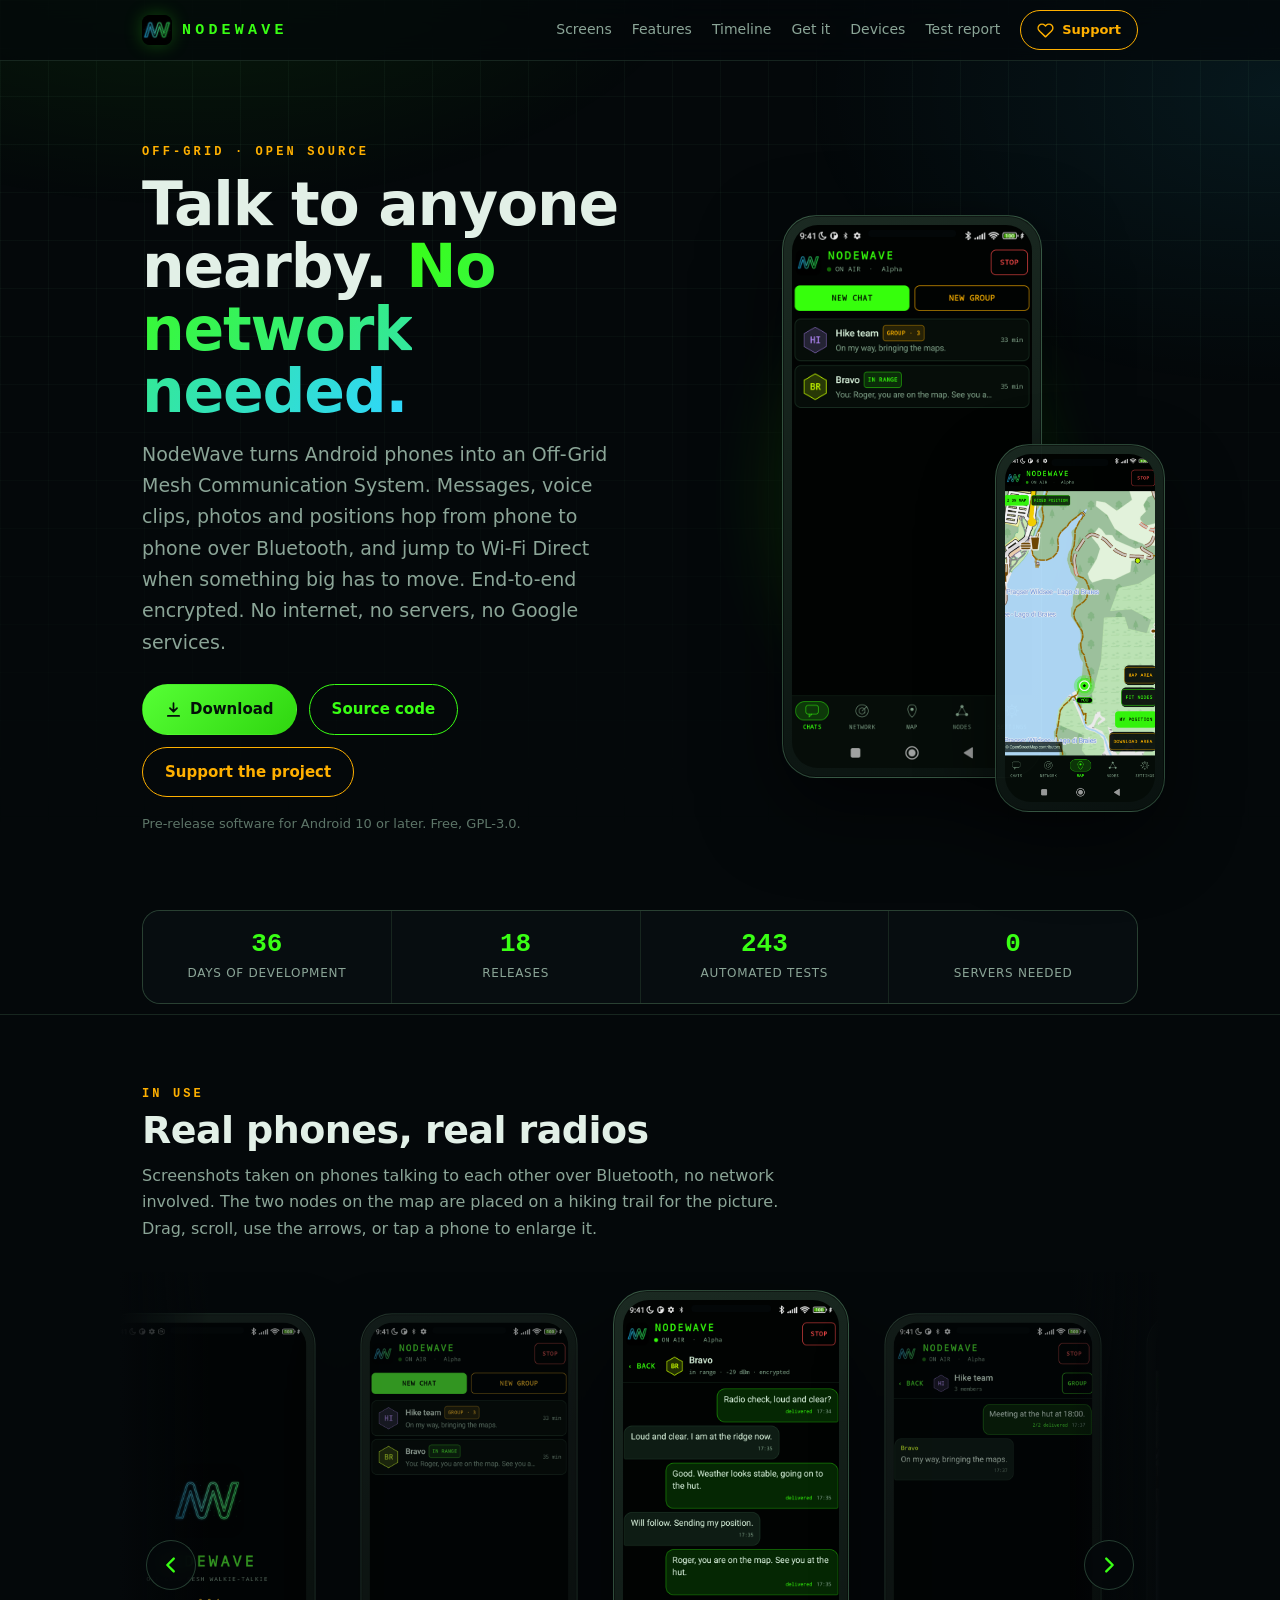
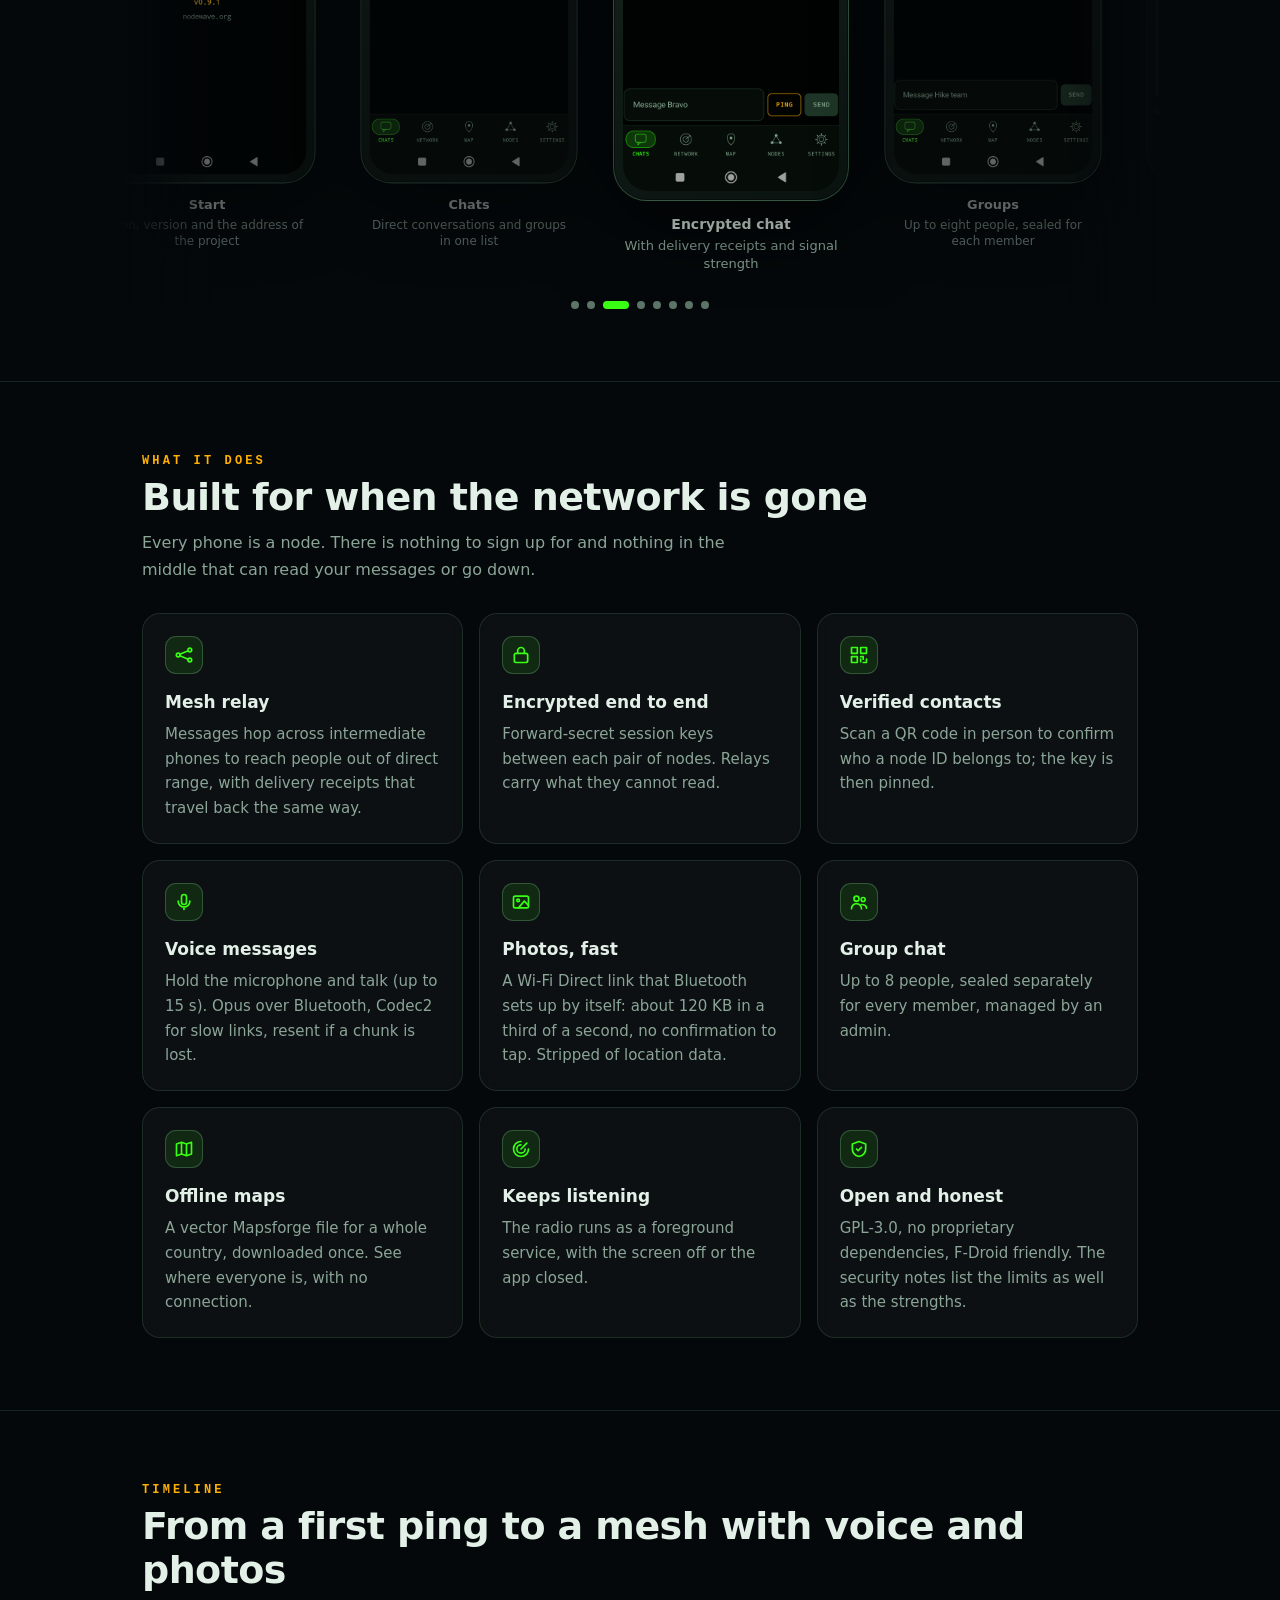
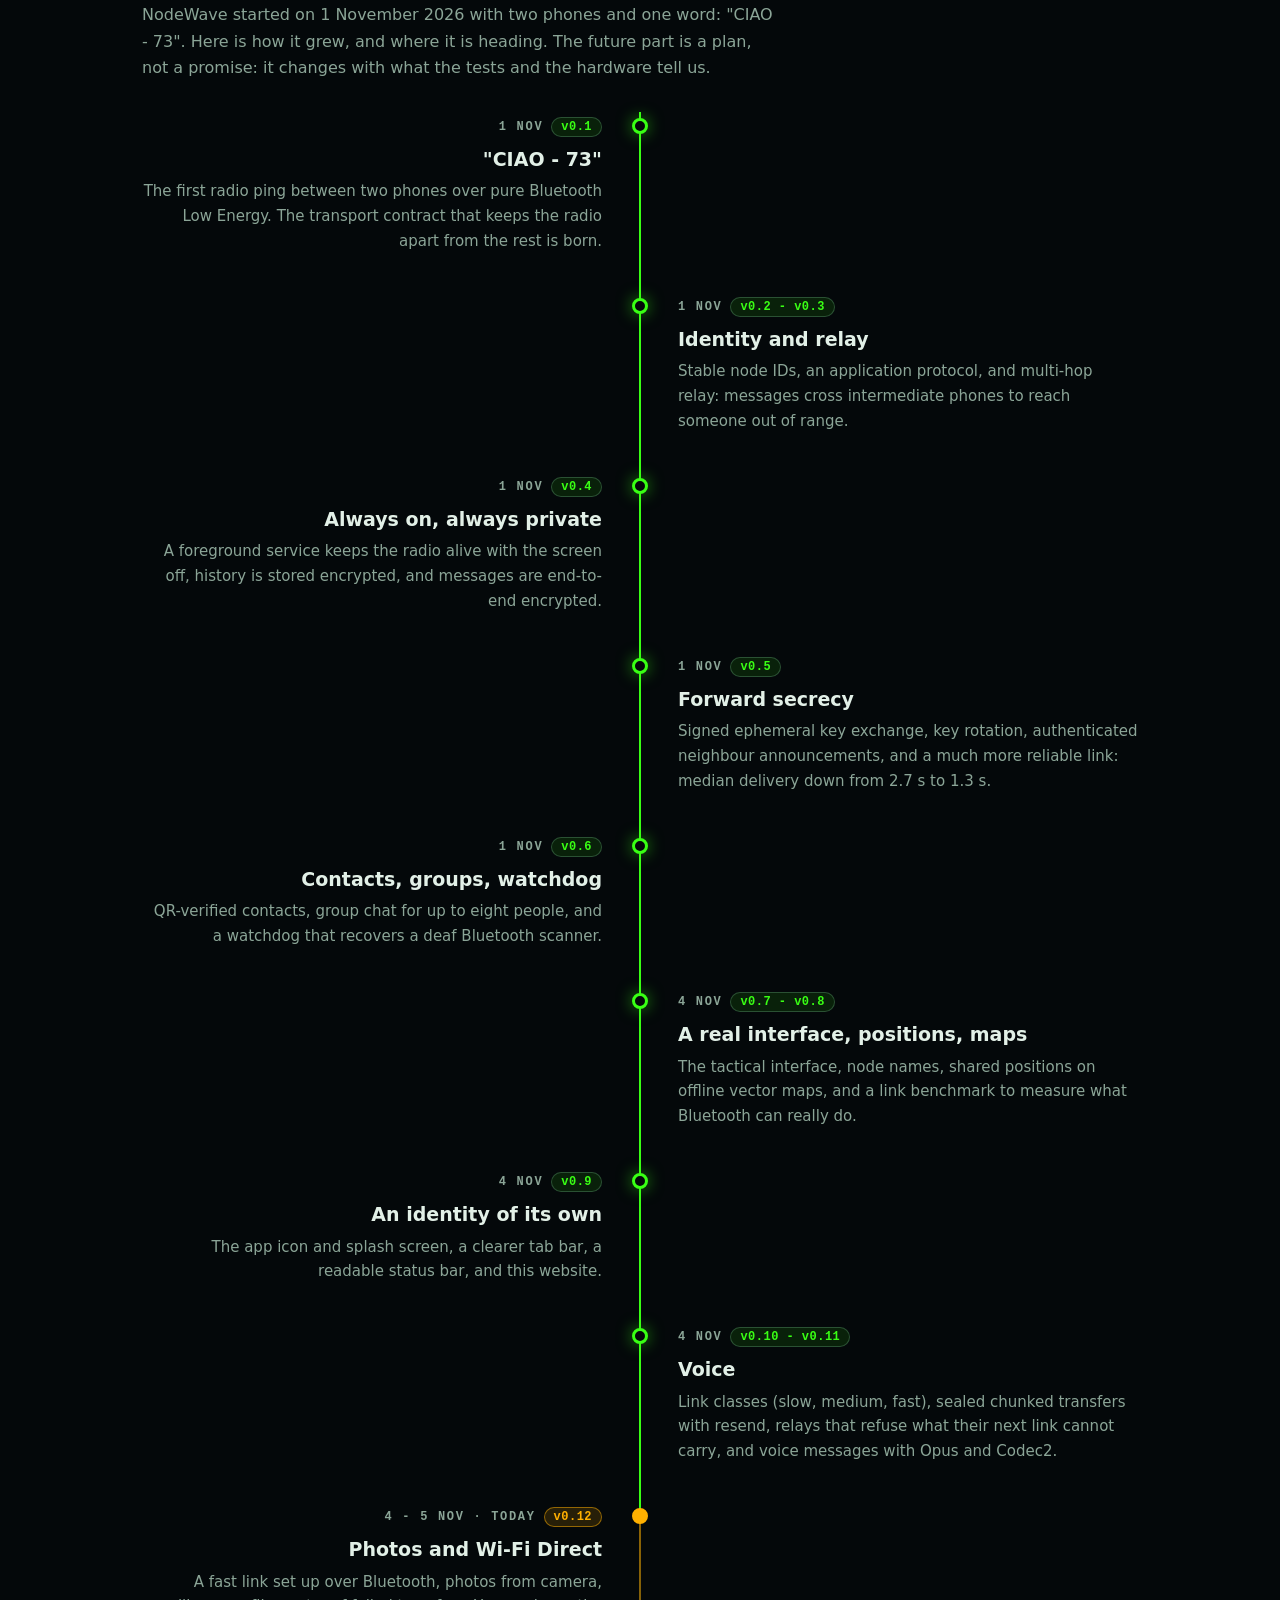
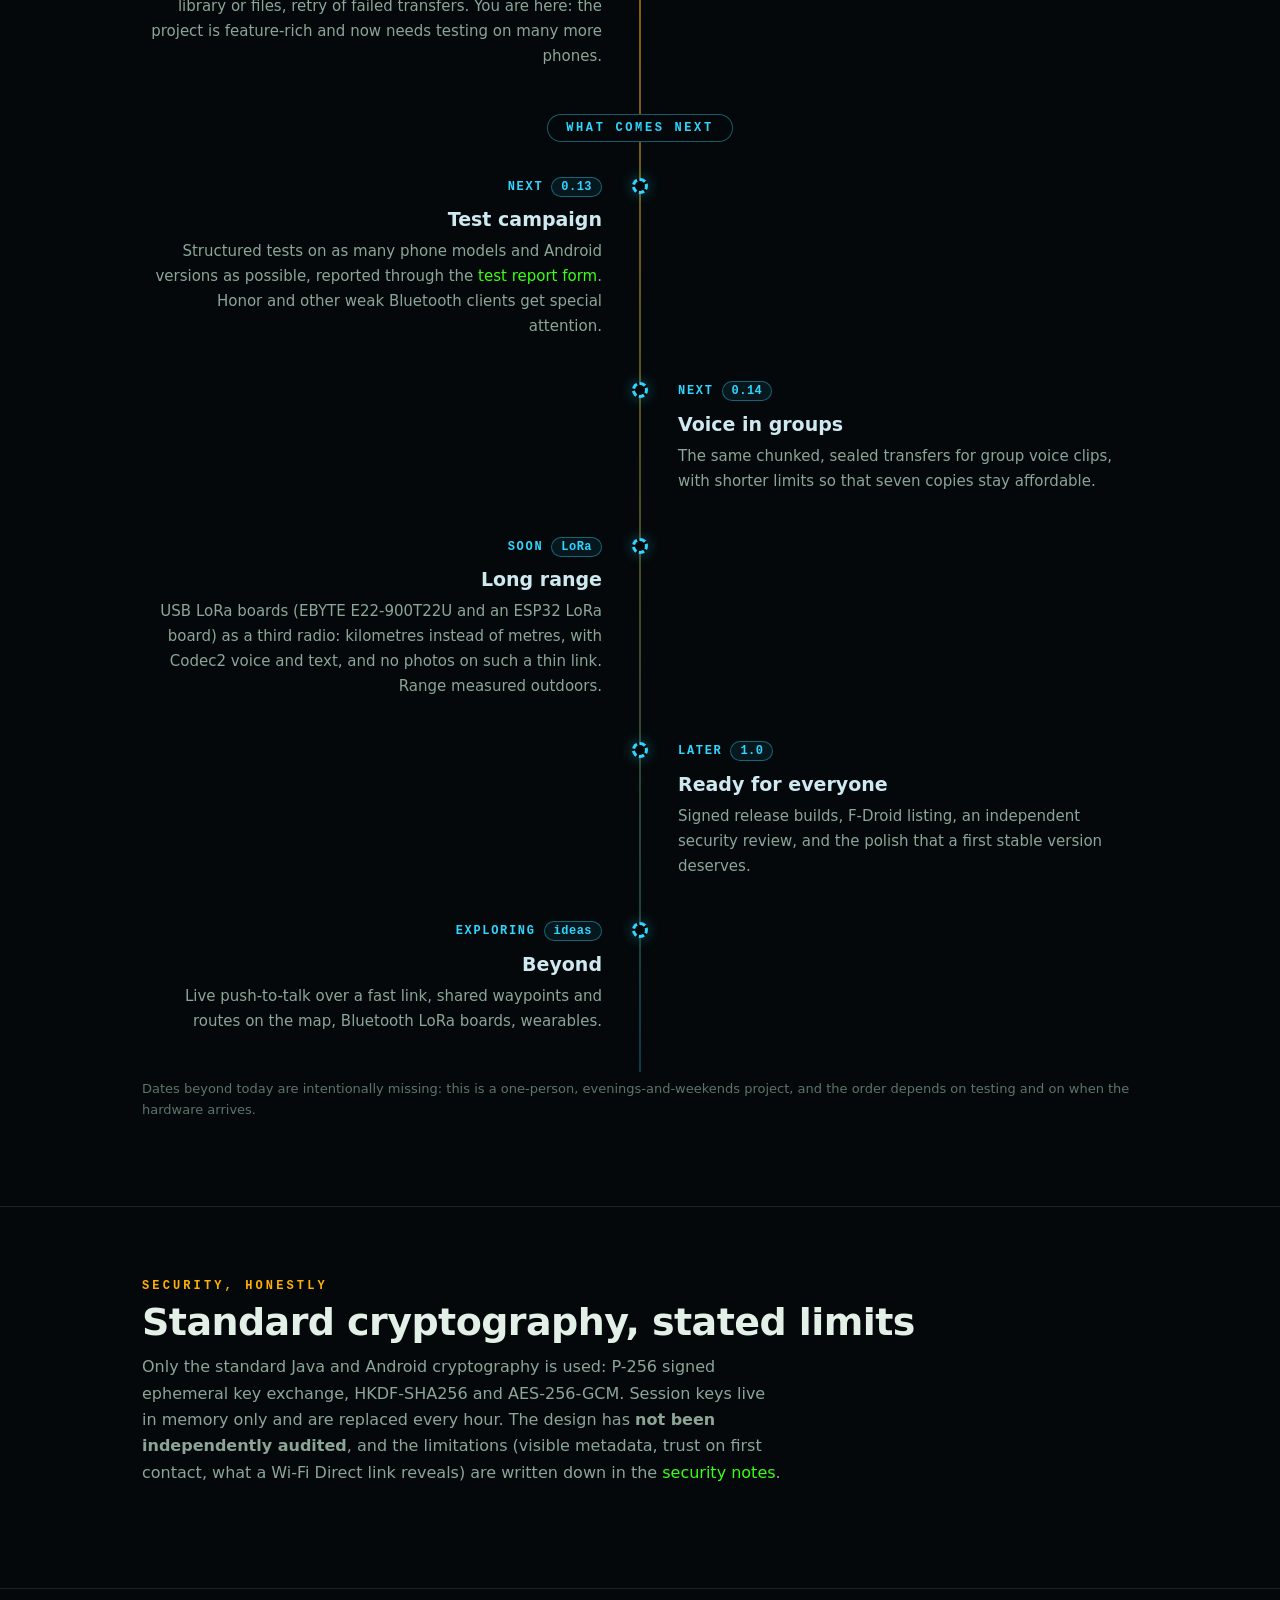
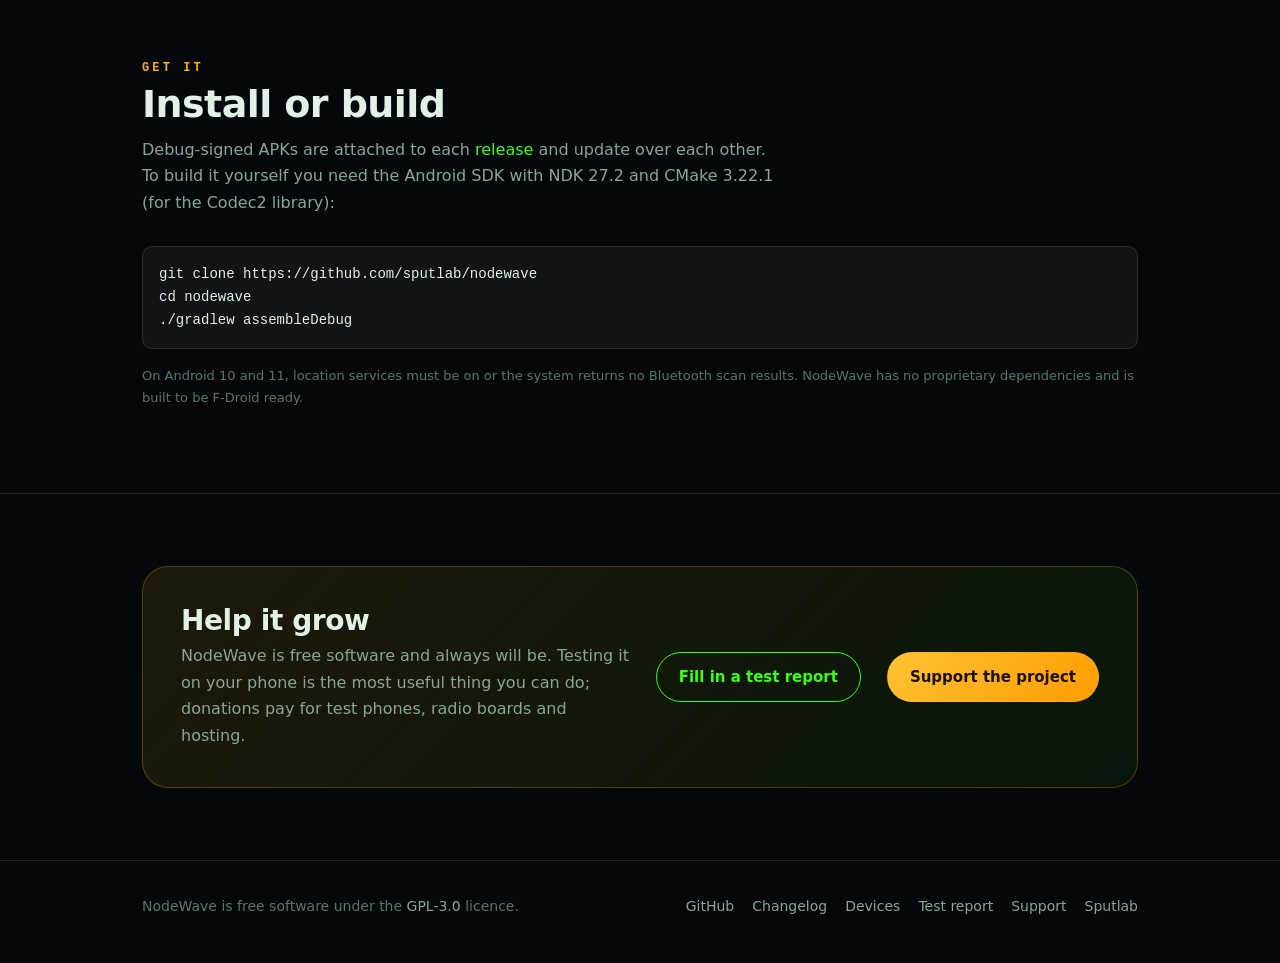
==== commit ba3a29e3: "Website: tested devices page, dynamic numbers bar, new product description Co-Authored-By: Claude So" ====
--- a/website/index.html
+++ b/website/index.html
@@ -3,11 +3,11 @@
 <head>
 <meta charset="utf-8">
 <meta name="viewport" content="width=device-width,initial-scale=1">
-<title>NodeWave - off-grid mesh walkie-talkie for Android</title>
+<title>NodeWave - Off-Grid Mesh Communication System for Android</title>
 <meta name="description" content="NodeWave: phones talk to each other over Bluetooth Low Energy and Wi-Fi Direct, end-to-end encrypted, with voice, photos, groups and offline maps. No internet, no servers, no Google services. Open source, GPL-3.0.">
 <meta name="theme-color" content="#04080a">
 <link rel="canonical" href="https://nodewave.org/">
-<meta property="og:title" content="NodeWave - off-grid mesh walkie-talkie for Android">
+<meta property="og:title" content="NodeWave - Off-Grid Mesh Communication System for Android">
 <meta property="og:description" content="Phones talk to each other over Bluetooth and Wi-Fi Direct, end-to-end encrypted, with no internet and no servers.">
 <meta property="og:image" content="https://nodewave.org/assets/screens/chats.png">
 <meta property="og:url" content="https://nodewave.org/">
@@ -19,7 +19,7 @@
 <header class="top"><div class="wrap">
   <a class="brand" href="./"><img src="images/icon.png" alt="">NODEWAVE</a>
   <nav class="nav">
-    <a href="#screens">Screens</a><a href="#features">Features</a><a href="#timeline">Timeline</a><a href="#get">Get it</a><a href="test-report.html">Test report</a>
+    <a href="#screens">Screens</a><a href="#features">Features</a><a href="#timeline">Timeline</a><a href="#get">Get it</a><a href="devices.html">Devices</a><a href="test-report.html">Test report</a>
     <a class="btn amber small" href="donate.html"><svg viewBox="0 0 24 24" fill="none" stroke="currentColor" stroke-width="2" stroke-linecap="round" stroke-linejoin="round"><path d="M20.8 4.6a5.5 5.5 0 0 0-7.8 0L12 5.7l-1-1.1a5.5 5.5 0 0 0-7.8 7.8l1 1.1L12 21l7.8-7.5 1-1.1a5.5 5.5 0 0 0 0-7.8z"/></svg>Support</a>
   </nav>
 </div></header>
@@ -28,9 +28,9 @@
 <div class="wrap">
   <div class="hero">
     <div>
-      <p class="eyebrow">Off-grid · open source · v0.12</p>
+      <p class="eyebrow">Off-grid · open source</p>
       <h1>Talk to anyone nearby. <em>No network needed.</em></h1>
-      <p class="lead">NodeWave turns Android phones into a mesh walkie-talkie. Messages, voice clips, photos and positions hop from phone to phone over Bluetooth, and jump to Wi-Fi Direct when something big has to move. End-to-end encrypted. No internet, no servers, no Google services.</p>
+      <p class="lead">NodeWave turns Android phones into an Off-Grid Mesh Communication System. Messages, voice clips, photos and positions hop from phone to phone over Bluetooth, and jump to Wi-Fi Direct when something big has to move. End-to-end encrypted. No internet, no servers, no Google services.</p>
       <div class="cta">
         <a class="btn primary" href="https://github.com/sputlab/nodewave/releases"><svg viewBox="0 0 24 24" fill="none" stroke="currentColor" stroke-width="2.4" stroke-linecap="round" stroke-linejoin="round"><path d="M12 3v12m0 0l-5-5m5 5l5-5M4 21h16"/></svg>Download</a>
         <a class="btn" href="https://github.com/sputlab/nodewave">Source code</a>
@@ -45,9 +45,9 @@
   </div>
 
   <div class="stats" aria-label="Project in numbers">
-    <div><b>5</b><span>DAYS OF DEVELOPMENT</span></div>
-    <div><b>18</b><span>RELEASES</span></div>
-    <div><b>243</b><span>AUTOMATED TESTS</span></div>
+    <div><b data-stat="days">5</b><span>DAYS OF DEVELOPMENT</span></div>
+    <div><b data-stat="releases">18</b><span>RELEASES</span></div>
+    <div><b data-stat="tests">243</b><span>AUTOMATED TESTS</span></div>
     <div><b>0</b><span>SERVERS NEEDED</span></div>
   </div>
 </div>
@@ -72,7 +72,6 @@
       <figure class="shot"><div class="phone"><img src="assets/screens/settings.png" alt="Settings: identity and Bluetooth radio"></div><figcaption><b>Settings</b>Identity, radio power, voice, Wi-Fi Direct, maps</figcaption></figure>
     </div>
     <div class="dots" role="tablist"></div>
-    <p class="hint">DRAG · SCROLL · ← →</p>
   </div>
   <div class="lightbox" role="dialog" aria-modal="true" aria-label="Screenshot">
     <button class="x" aria-label="Close">×</button>
@@ -154,7 +153,7 @@
 
 <footer><div class="wrap">
   <div>NodeWave is free software under the <a href="https://github.com/sputlab/nodewave/blob/main/LICENSE">GPL-3.0</a> licence.</div>
-  <div class="links"><a href="https://github.com/sputlab/nodewave">GitHub</a><a href="https://github.com/sputlab/nodewave/blob/main/CHANGELOG.md">Changelog</a><a href="test-report.html">Test report</a><a href="donate.html">Support</a><a href="https://sputlab.com">Sputlab</a></div>
+  <div class="links"><a href="https://github.com/sputlab/nodewave">GitHub</a><a href="https://github.com/sputlab/nodewave/blob/main/CHANGELOG.md">Changelog</a><a href="devices.html">Devices</a><a href="test-report.html">Test report</a><a href="donate.html">Support</a><a href="https://sputlab.com">Sputlab</a></div>
 </div></footer>
 
 <script src="site.js"></script>
--- a/website/style.css
+++ b/website/style.css
@@ -250,3 +250,9 @@
 @media(prefers-reduced-motion:reduce){*{animation:none!important;transition:none!important}html{scroll-behavior:auto}.tl{opacity:1;transform:none}}
 
 .still *{transition:none!important;animation:none!important}
+
+/* devices page */
+.devices .meta{color:var(--green);font:12px var(--mono);letter-spacing:.04em;margin:0 0 10px}
+.ticks{margin:0 0 14px;padding:0;list-style:none}
+.ticks li{position:relative;padding:6px 0 6px 26px;color:var(--dim);font-size:15px}
+.ticks li::before{content:"✓";position:absolute;left:0;color:var(--green);font-weight:700}
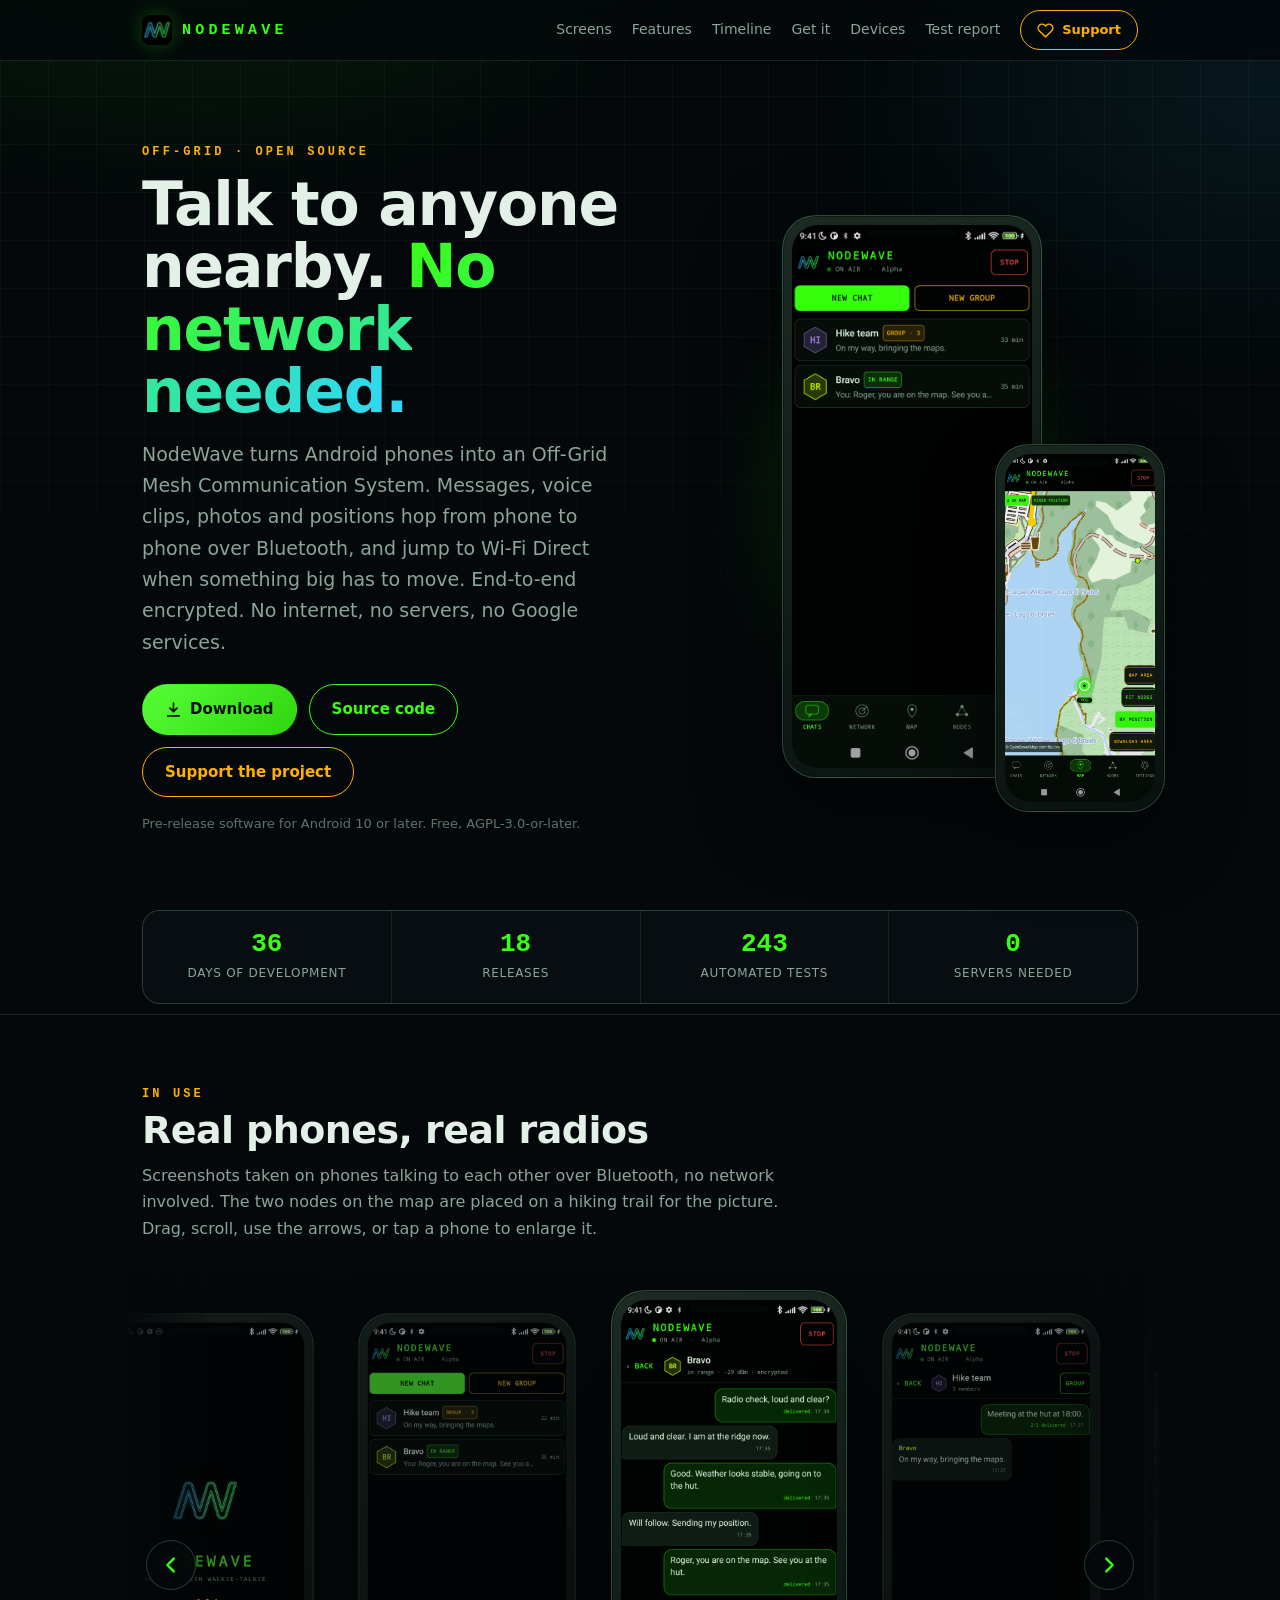
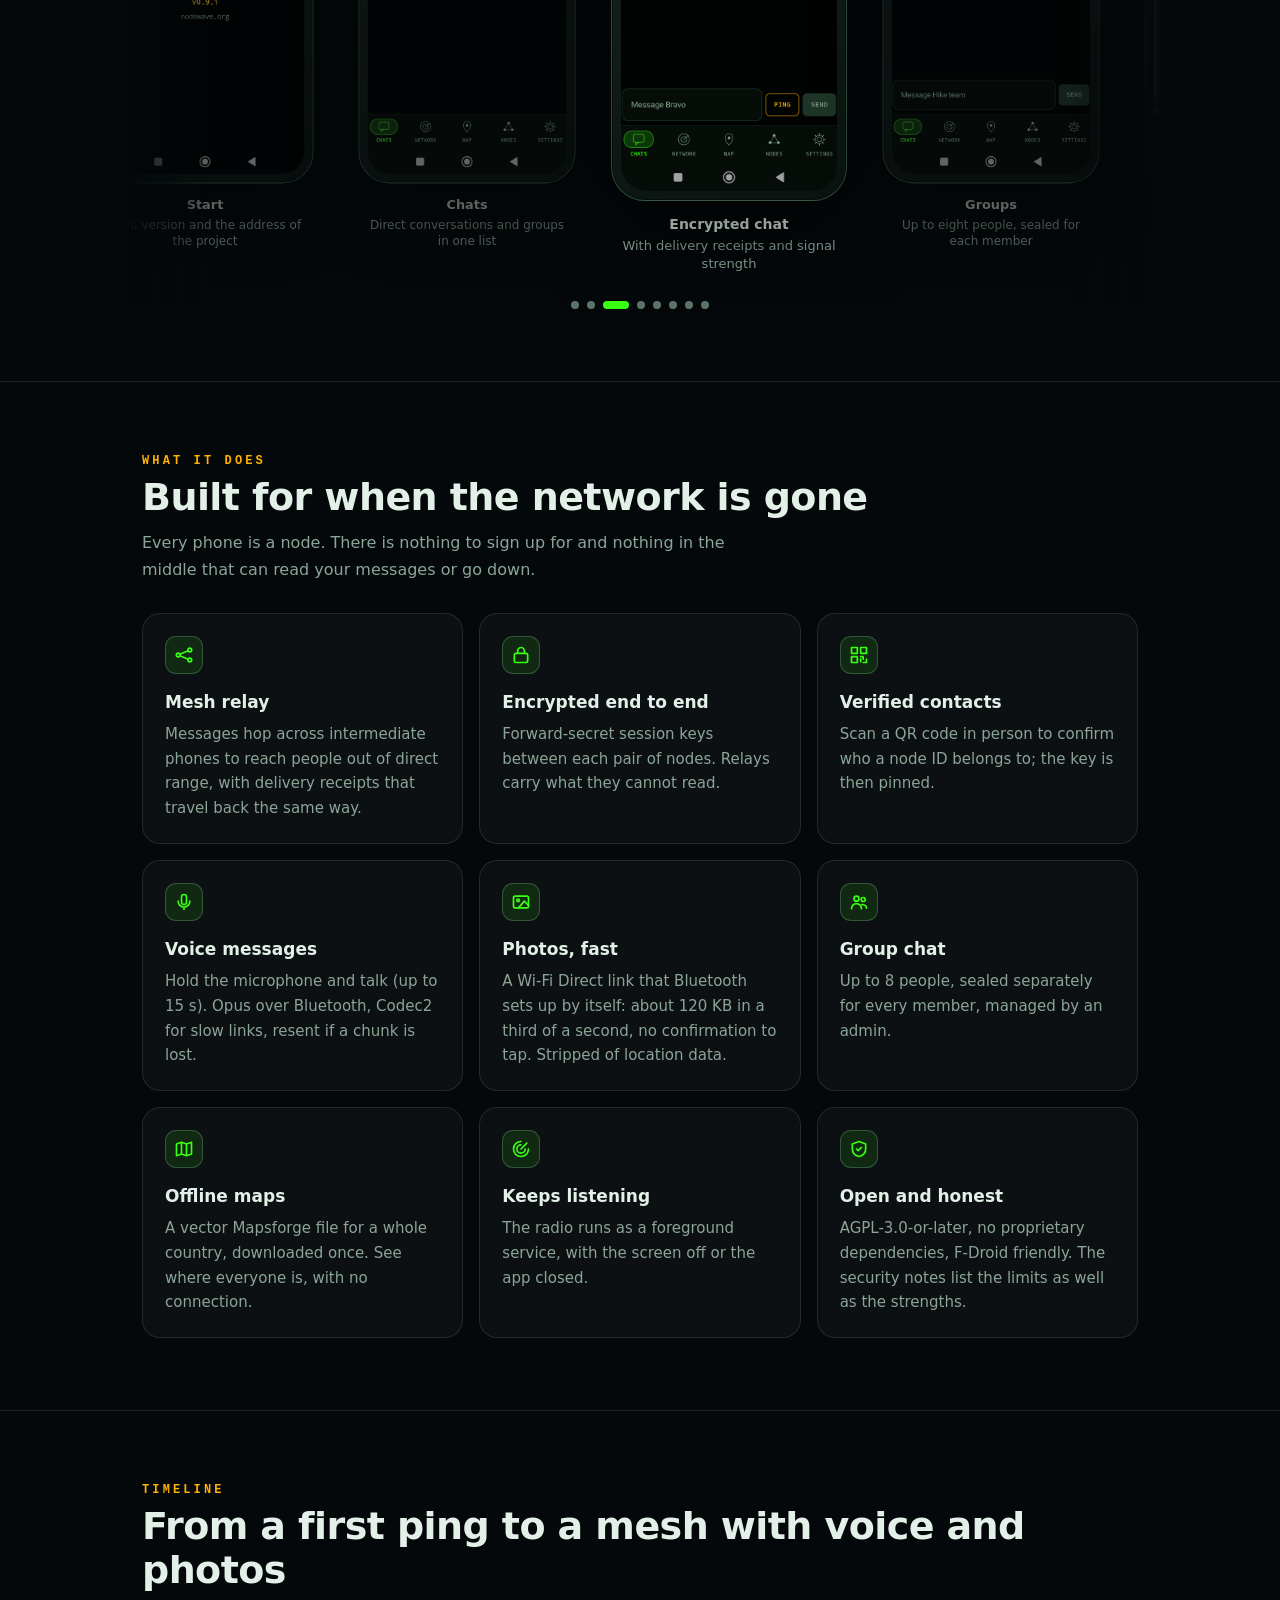
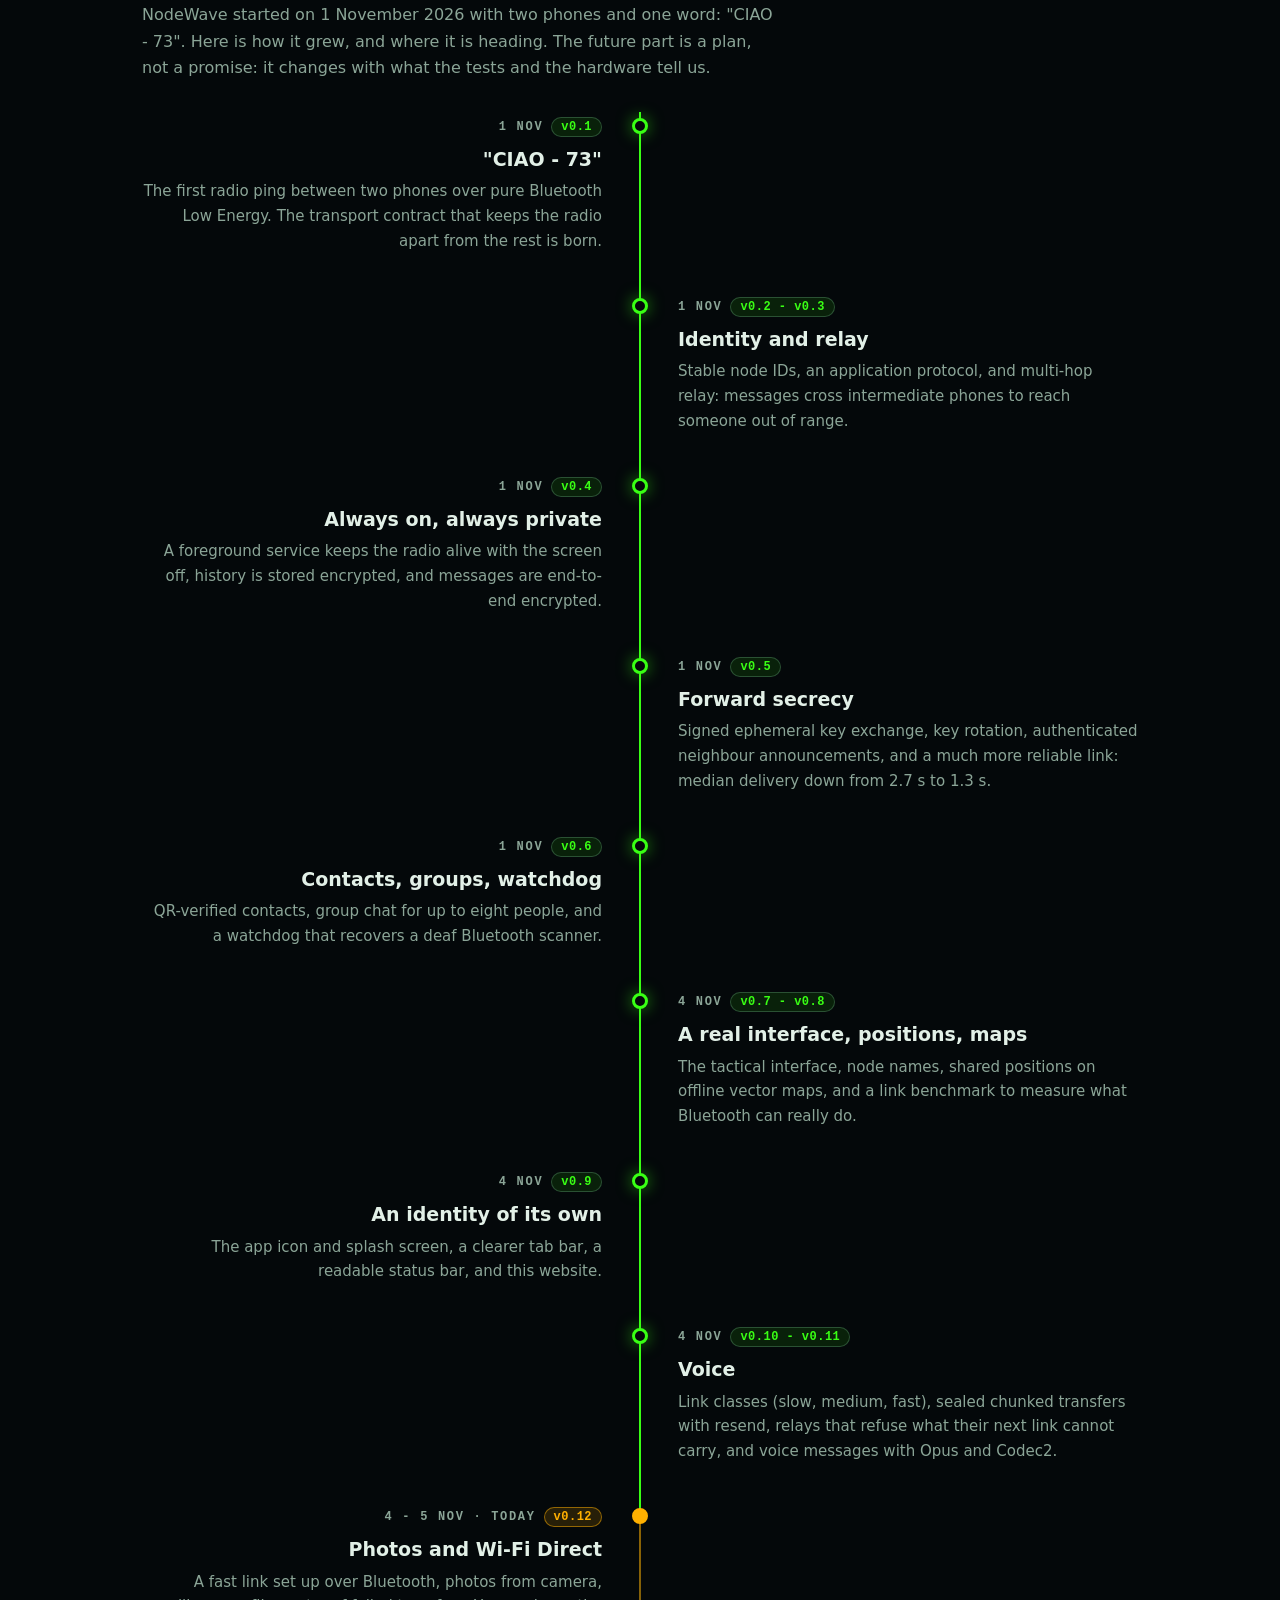
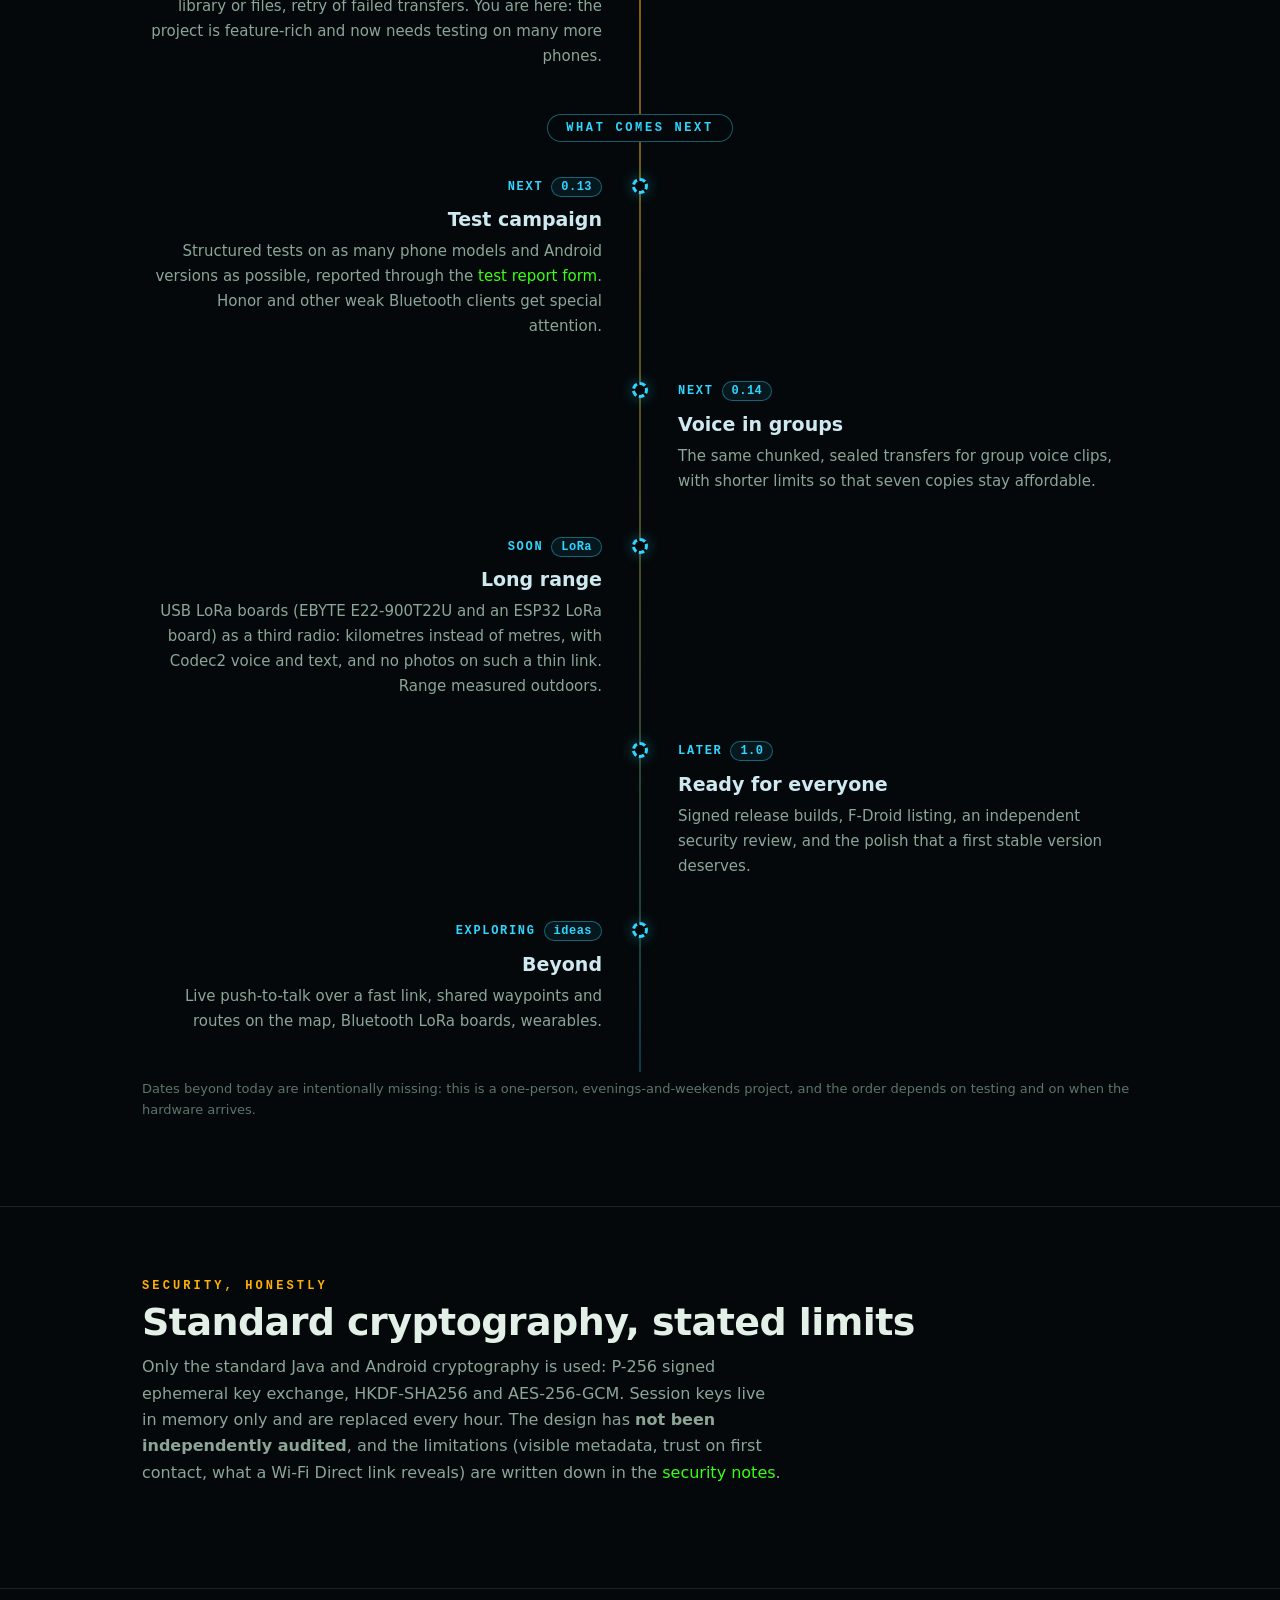
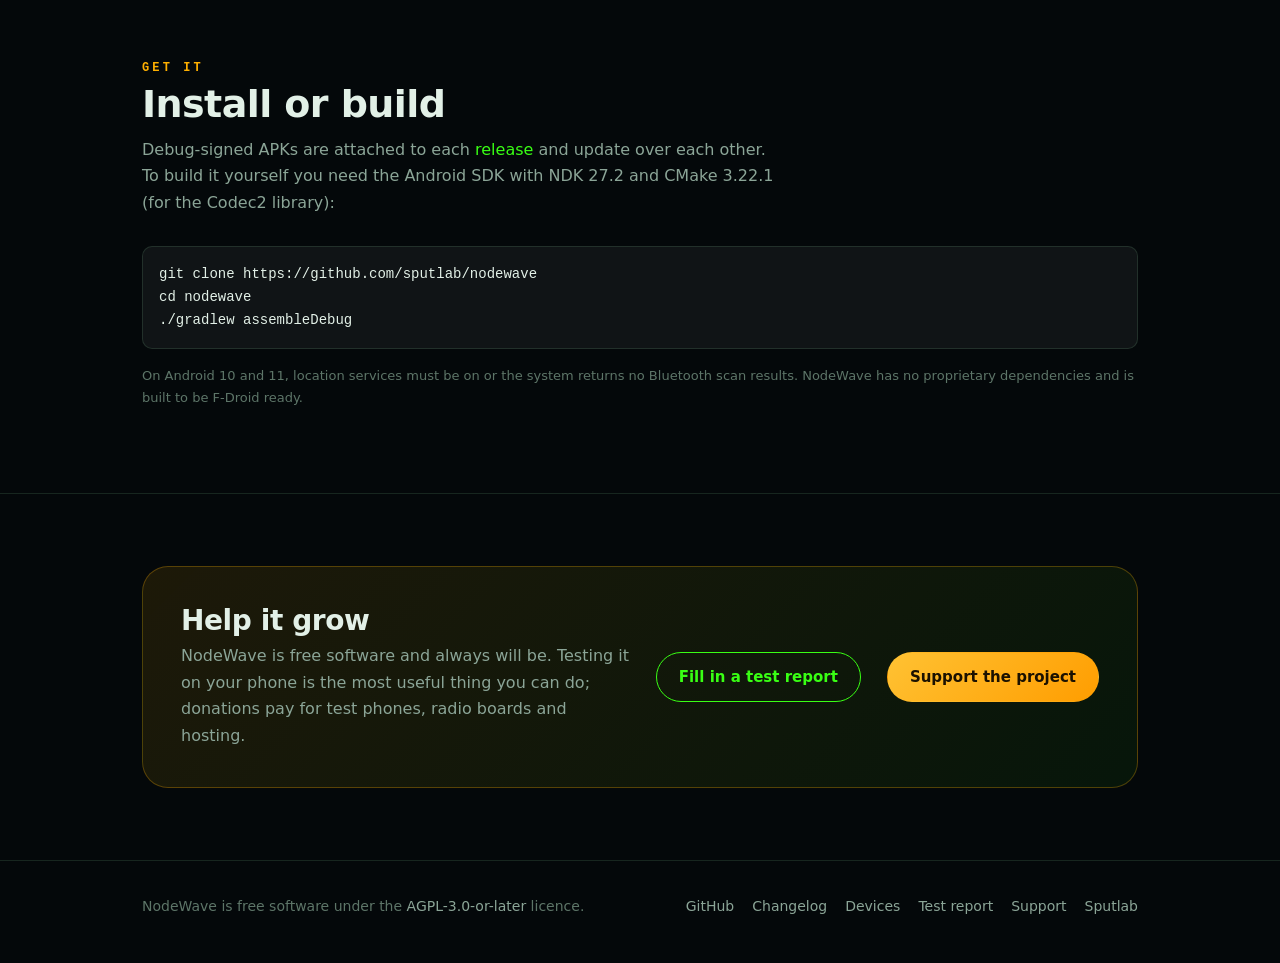
==== commit 8634846b: "Relicense under AGPL-3.0-or-later, add SPDX headers, state the trademark policy (0.12.3) Co-Authored" ====
--- a/website/index.html
+++ b/website/index.html
@@ -36,7 +36,7 @@
         <a class="btn" href="https://github.com/sputlab/nodewave">Source code</a>
         <a class="btn amber" href="donate.html">Support the project</a>
       </div>
-      <p class="note">Pre-release software for Android 10 or later. Free, GPL-3.0.</p>
+      <p class="note">Pre-release software for Android 10 or later. Free, AGPL-3.0-or-later.</p>
     </div>
     <div class="hero-art">
       <div class="phone"><img src="assets/screens/chats.png" alt="NodeWave chats and groups"></div>
@@ -95,7 +95,7 @@
     <div class="card"><div class="ico"><svg viewBox="0 0 24 24" fill="none" stroke="currentColor" stroke-width="2" stroke-linecap="round" stroke-linejoin="round"><circle cx="9" cy="8" r="3"/><circle cx="17" cy="9" r="2.4"/><path d="M3 20c0-3.3 2.7-6 6-6s6 2.7 6 6M15 15c3 0 6 1.5 6 4.5"/></svg></div><h3>Group chat</h3><p>Up to 8 people, sealed separately for every member, managed by an admin.</p></div>
     <div class="card"><div class="ico"><svg viewBox="0 0 24 24" fill="none" stroke="currentColor" stroke-width="2" stroke-linecap="round" stroke-linejoin="round"><path d="M9 4l-6 2v14l6-2 6 2 6-2V4l-6 2-6-2zM9 4v14M15 6v14"/></svg></div><h3>Offline maps</h3><p>A vector Mapsforge file for a whole country, downloaded once. See where everyone is, with no connection.</p></div>
     <div class="card"><div class="ico"><svg viewBox="0 0 24 24" fill="none" stroke="currentColor" stroke-width="2" stroke-linecap="round" stroke-linejoin="round"><path d="M12 3a9 9 0 1 0 9 9M12 7a5 5 0 1 0 5 5M12 12l7-7"/></svg></div><h3>Keeps listening</h3><p>The radio runs as a foreground service, with the screen off or the app closed.</p></div>
-    <div class="card"><div class="ico"><svg viewBox="0 0 24 24" fill="none" stroke="currentColor" stroke-width="2" stroke-linecap="round" stroke-linejoin="round"><path d="M12 3l8 3v6c0 5-3.5 8-8 9-4.5-1-8-4-8-9V6l8-3z"/><path d="M9 12l2 2 4-4"/></svg></div><h3>Open and honest</h3><p>GPL-3.0, no proprietary dependencies, F-Droid friendly. The security notes list the limits as well as the strengths.</p></div>
+    <div class="card"><div class="ico"><svg viewBox="0 0 24 24" fill="none" stroke="currentColor" stroke-width="2" stroke-linecap="round" stroke-linejoin="round"><path d="M12 3l8 3v6c0 5-3.5 8-8 9-4.5-1-8-4-8-9V6l8-3z"/><path d="M9 12l2 2 4-4"/></svg></div><h3>Open and honest</h3><p>AGPL-3.0-or-later, no proprietary dependencies, F-Droid friendly. The security notes list the limits as well as the strengths.</p></div>
   </div>
 </div></section>
 
@@ -152,7 +152,7 @@
 </main>
 
 <footer><div class="wrap">
-  <div>NodeWave is free software under the <a href="https://github.com/sputlab/nodewave/blob/main/LICENSE">GPL-3.0</a> licence.</div>
+  <div>NodeWave is free software under the <a href="https://github.com/sputlab/nodewave/blob/main/LICENSE">AGPL-3.0-or-later</a> licence.</div>
   <div class="links"><a href="https://github.com/sputlab/nodewave">GitHub</a><a href="https://github.com/sputlab/nodewave/blob/main/CHANGELOG.md">Changelog</a><a href="devices.html">Devices</a><a href="test-report.html">Test report</a><a href="donate.html">Support</a><a href="https://sputlab.com">Sputlab</a></div>
 </div></footer>
 
--- a/website/style.css
+++ b/website/style.css
@@ -256,3 +256,4 @@
 .ticks{margin:0 0 14px;padding:0;list-style:none}
 .ticks li{position:relative;padding:6px 0 6px 26px;color:var(--dim);font-size:15px}
 .ticks li::before{content:"✓";position:absolute;left:0;color:var(--green);font-weight:700}
+.nav a[aria-current="page"]:not(.btn){color:var(--text)}
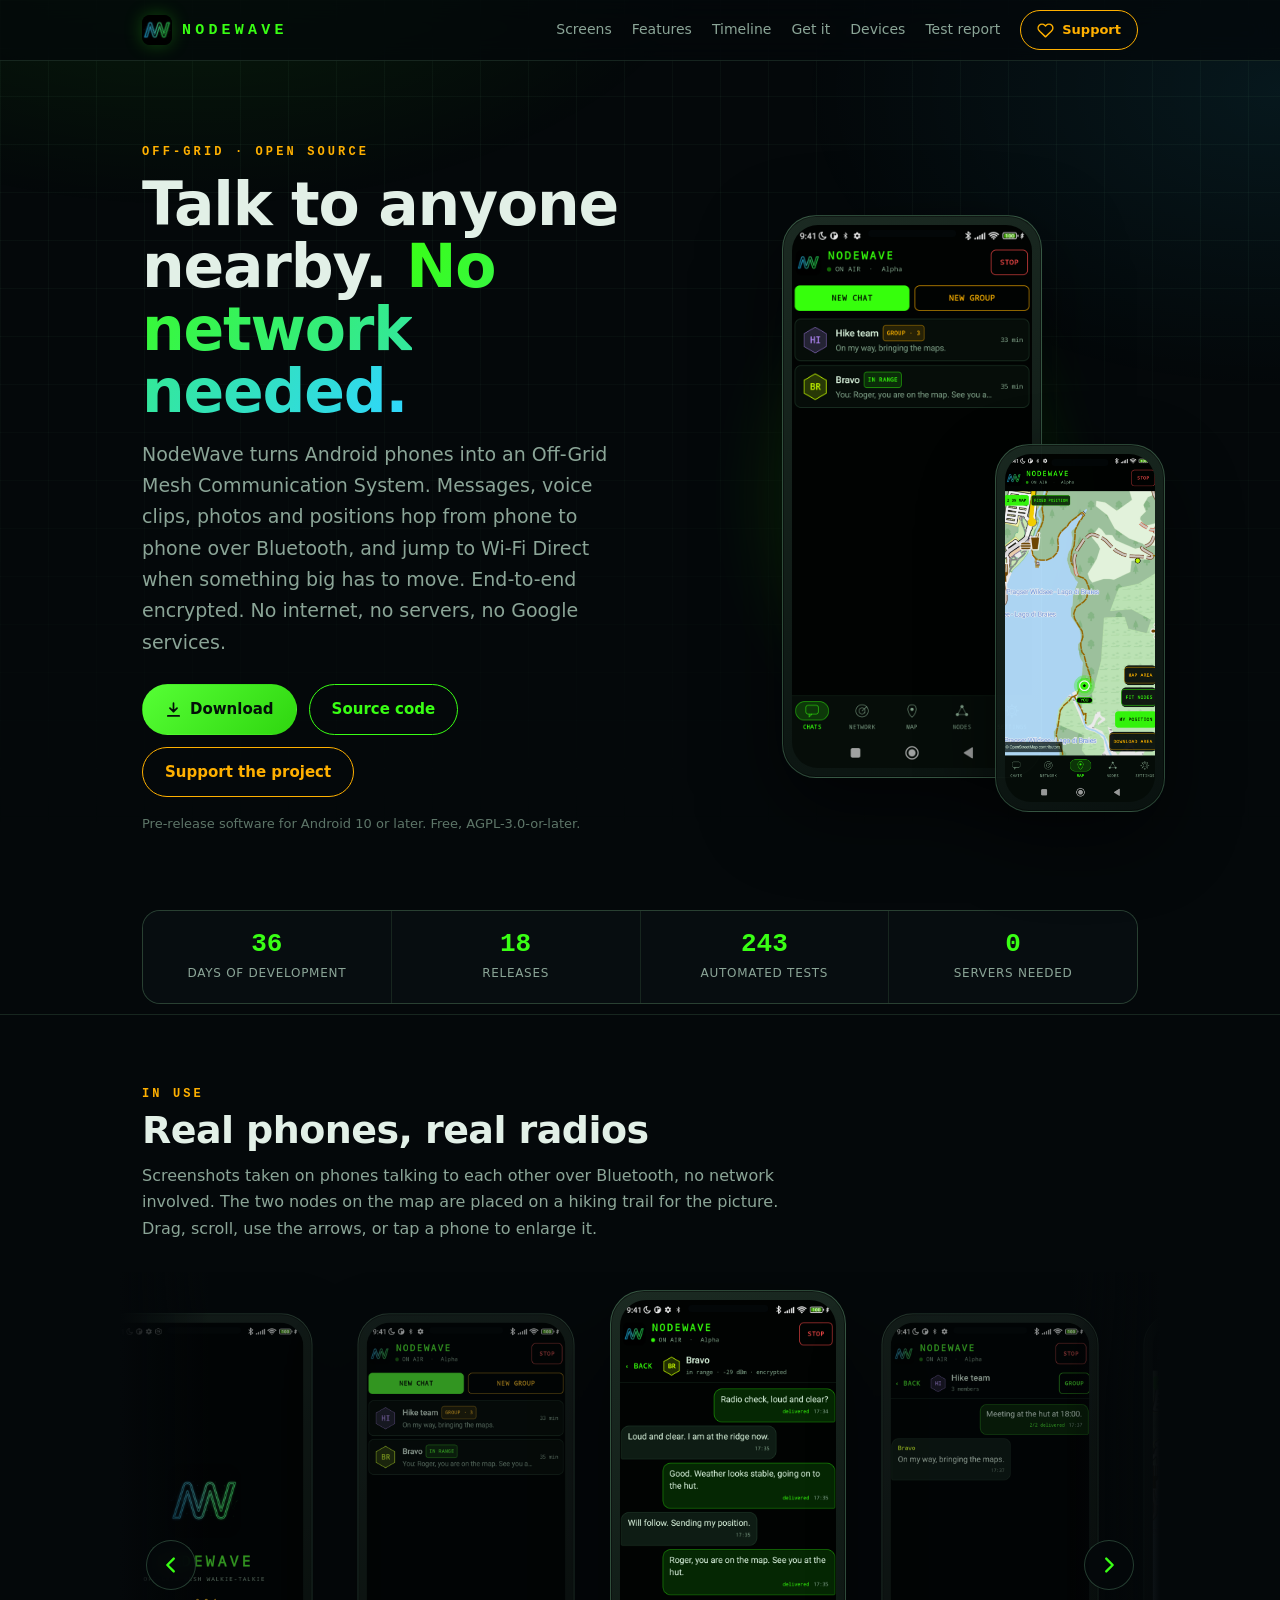
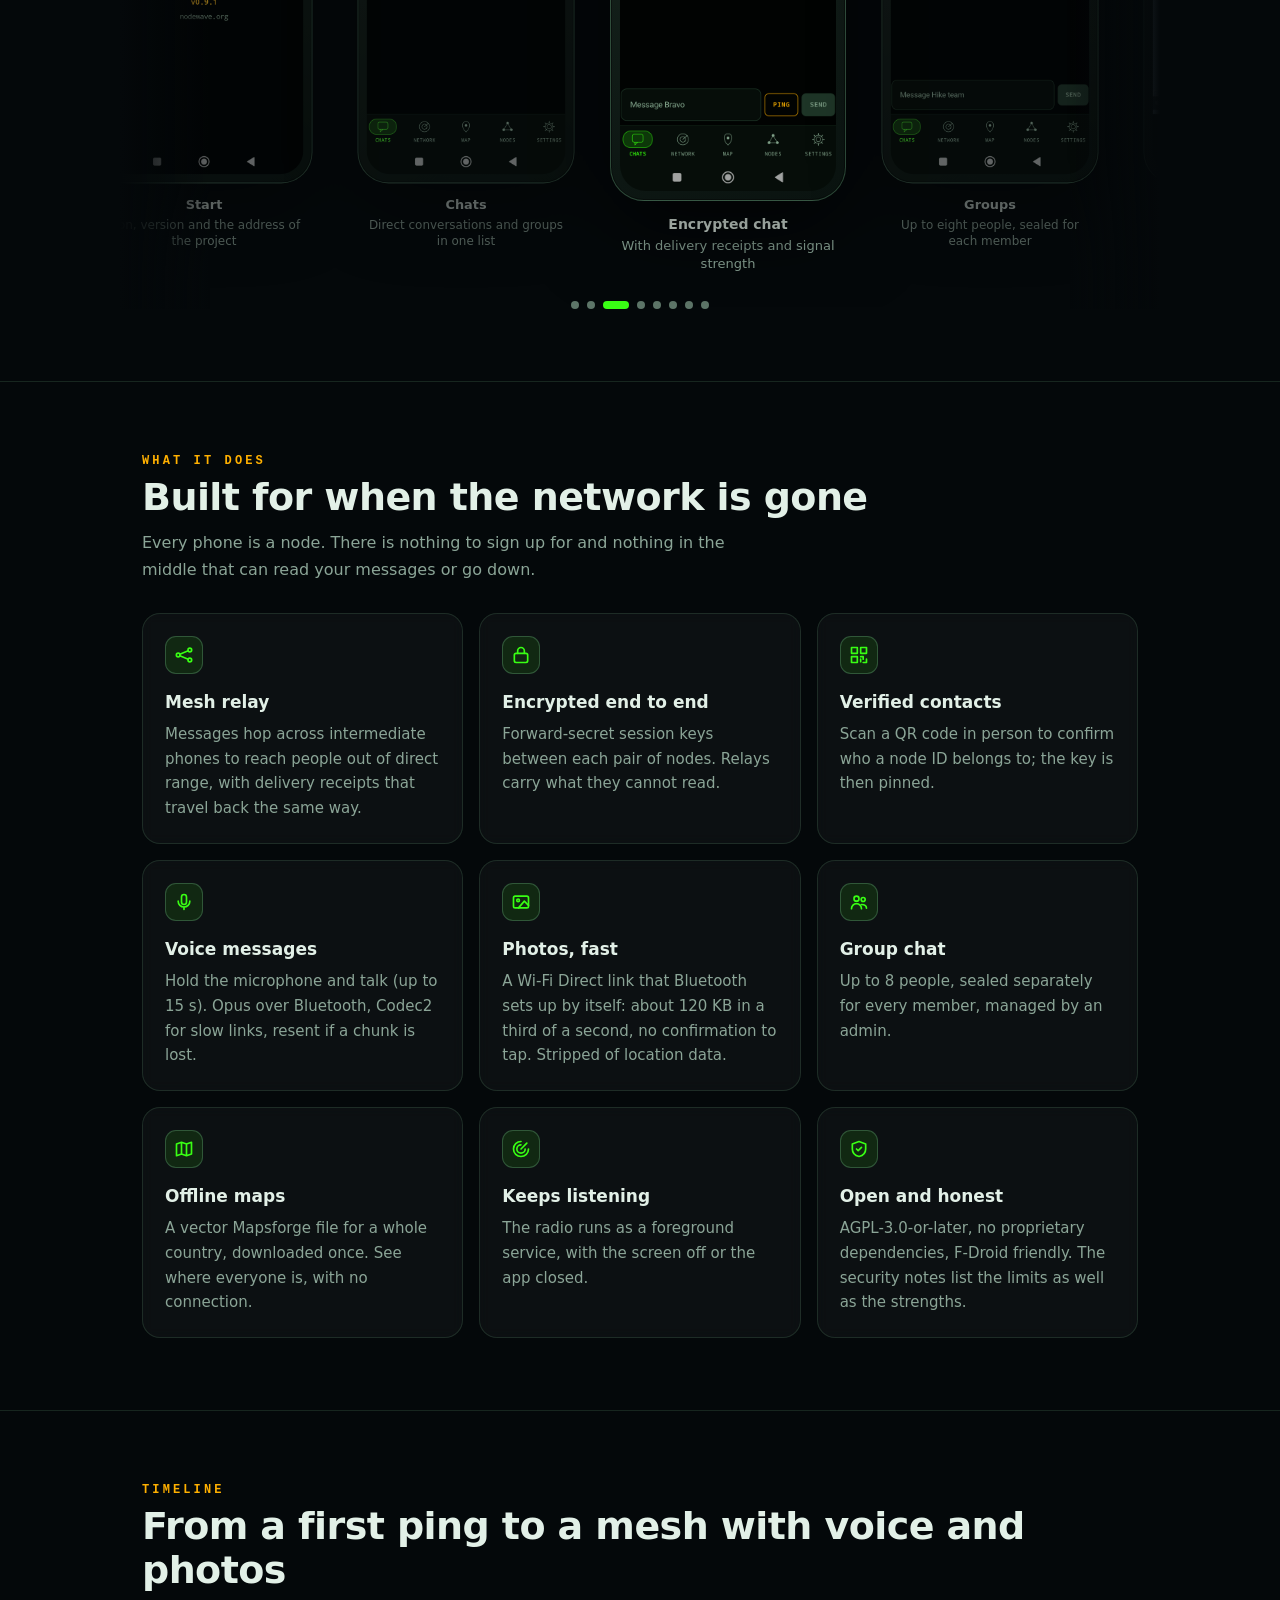
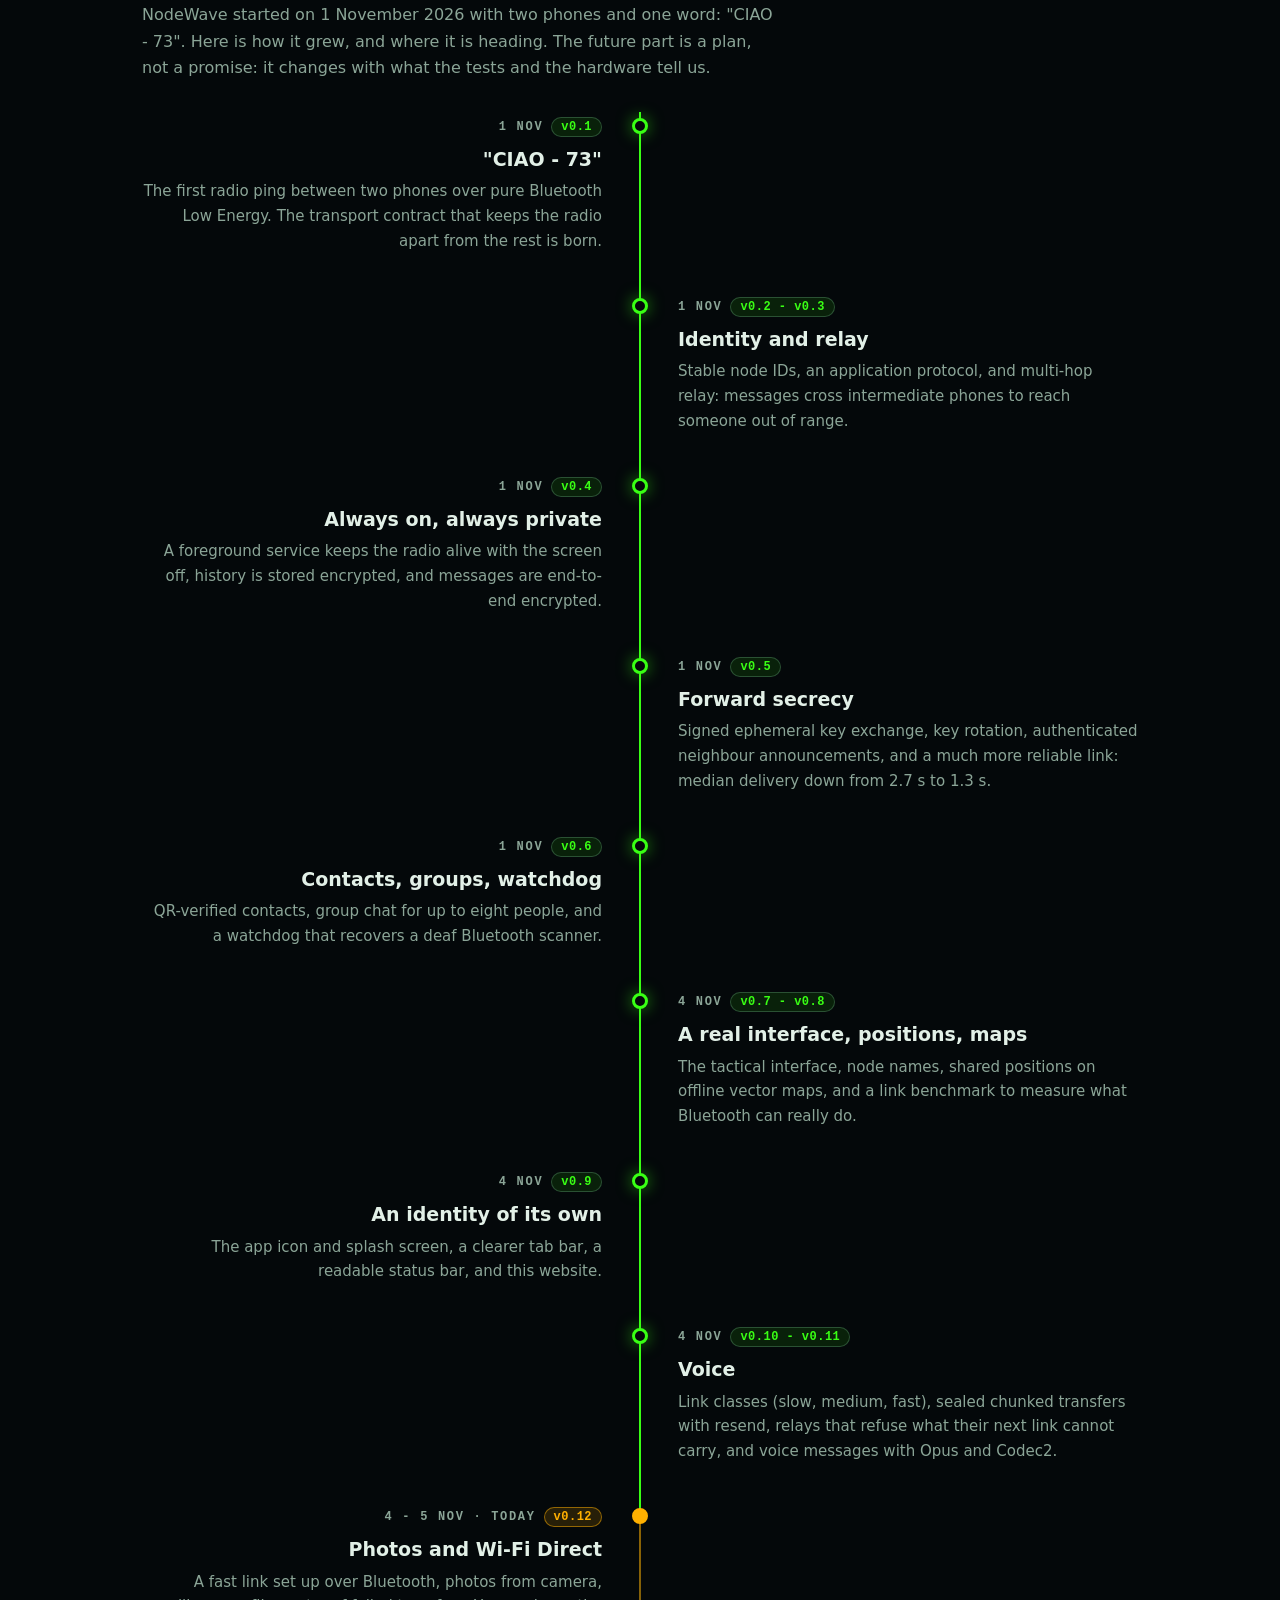
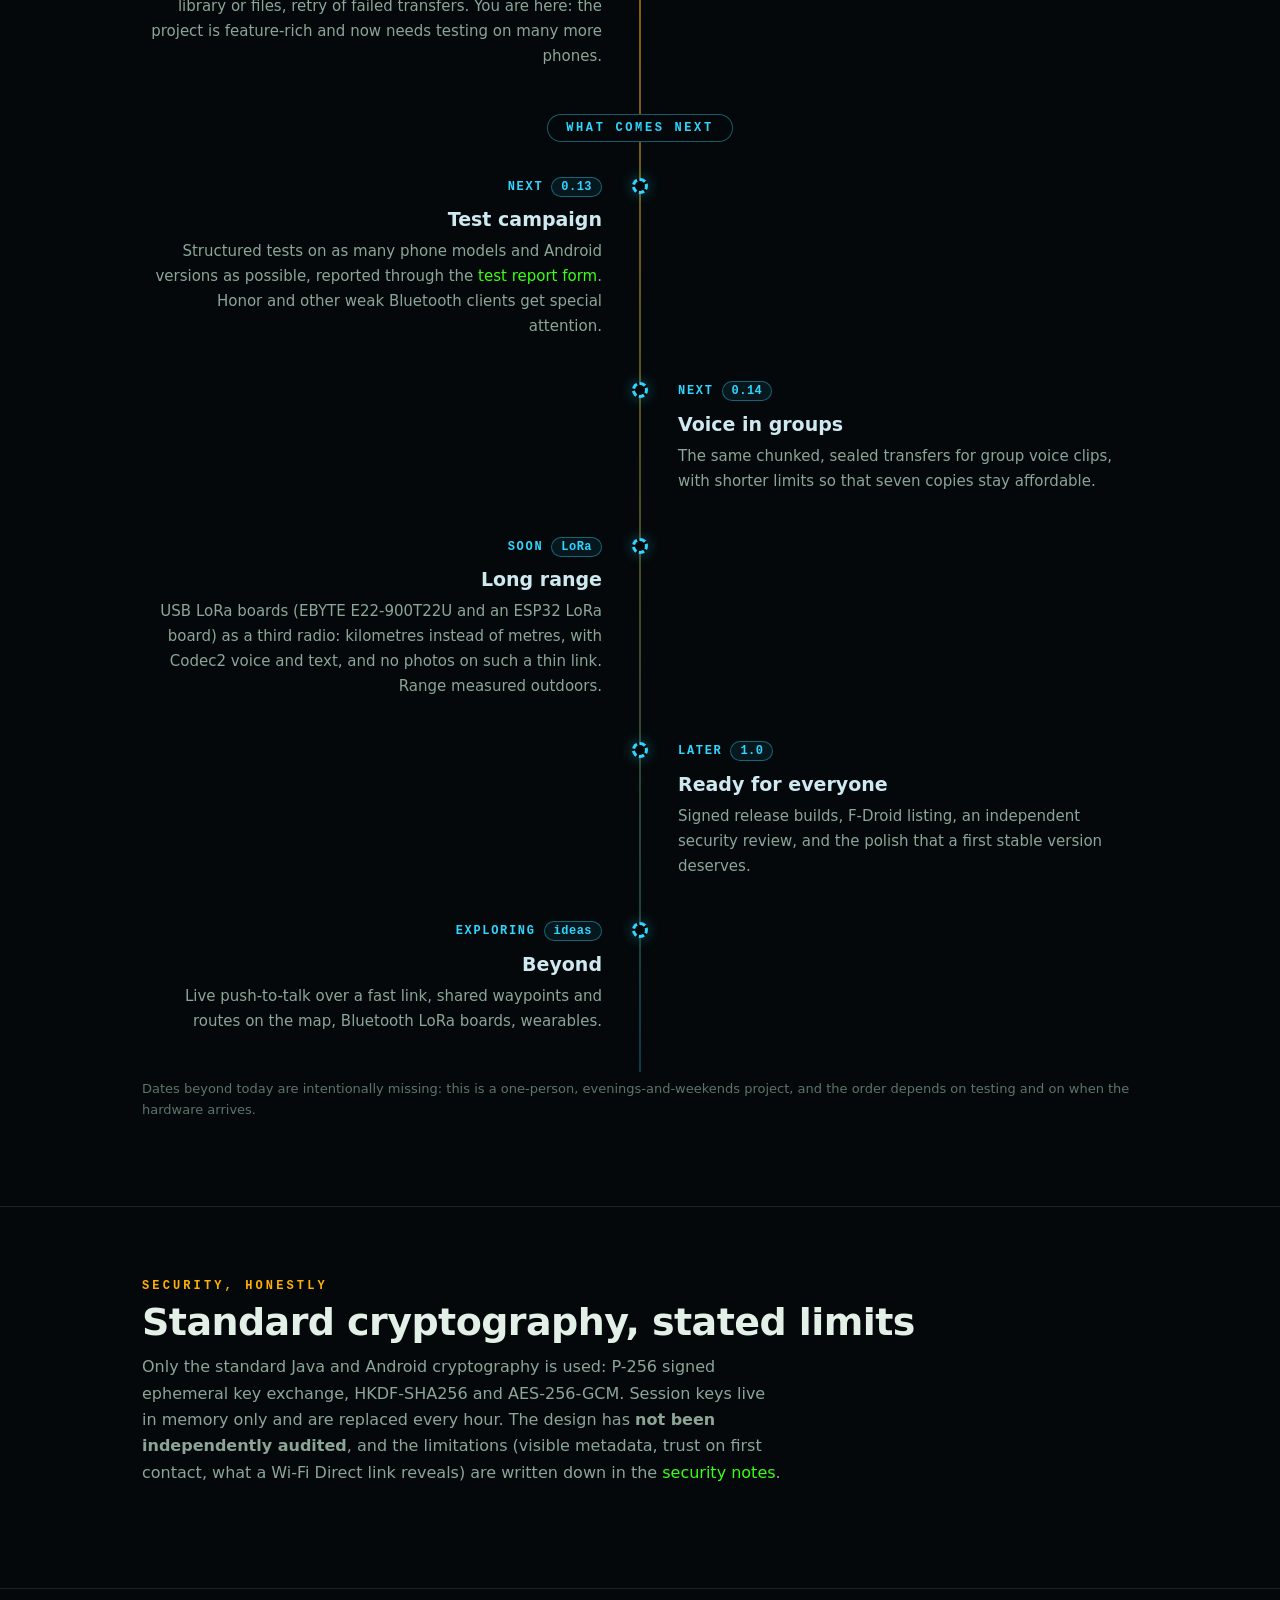
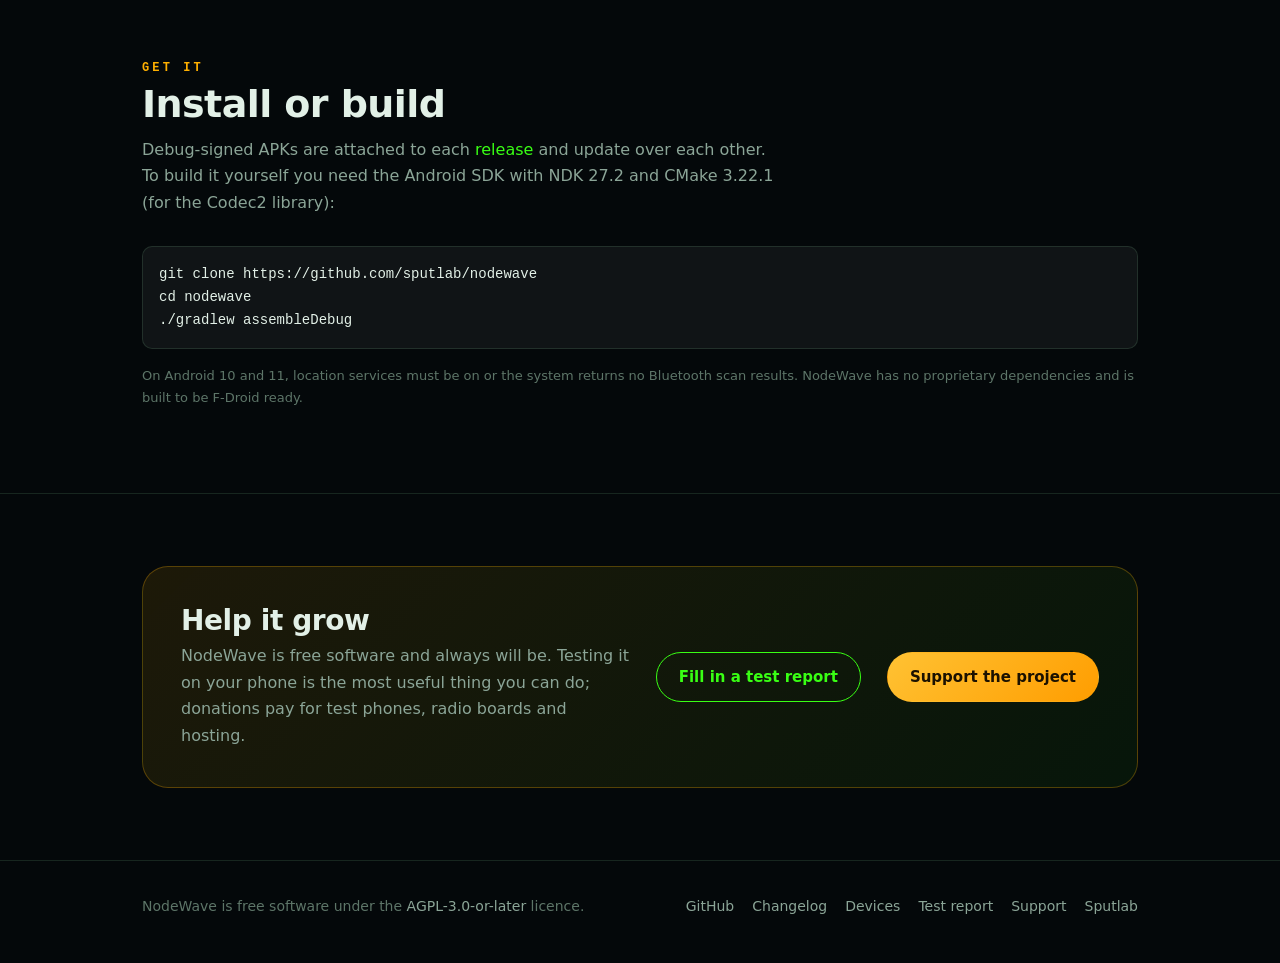
==== commit 55cc5e5a: "Burger menu in every site header on phones; app text says Off-Grid Mesh Communication System Co-Auth" ====
--- a/website/index.html
+++ b/website/index.html
@@ -18,10 +18,11 @@
 
 <header class="top"><div class="wrap">
   <a class="brand" href="./"><img src="images/icon.png" alt="">NODEWAVE</a>
-  <nav class="nav">
+  <nav class="nav" id="mainnav">
     <a href="#screens">Screens</a><a href="#features">Features</a><a href="#timeline">Timeline</a><a href="#get">Get it</a><a href="devices.html">Devices</a><a href="test-report.html">Test report</a>
     <a class="btn amber small" href="donate.html"><svg viewBox="0 0 24 24" fill="none" stroke="currentColor" stroke-width="2" stroke-linecap="round" stroke-linejoin="round"><path d="M20.8 4.6a5.5 5.5 0 0 0-7.8 0L12 5.7l-1-1.1a5.5 5.5 0 0 0-7.8 7.8l1 1.1L12 21l7.8-7.5 1-1.1a5.5 5.5 0 0 0 0-7.8z"/></svg>Support</a>
   </nav>
+  <button class="burger" type="button" aria-label="Menu" aria-expanded="false" aria-controls="mainnav"><span></span><span></span><span></span></button>
 </div></header>
 
 <main>
--- a/website/style.css
+++ b/website/style.css
@@ -38,7 +38,19 @@
 .nav a{color:var(--dim)}
 .nav a:hover{color:var(--text);text-decoration:none}
 .nav .btn{padding:8px 16px;font-size:13px}
-@media(max-width:760px){.nav a:not(.btn){display:none}}
+.burger{display:none;margin-left:auto;width:42px;height:42px;border:1px solid var(--line2);border-radius:11px;background:var(--surface);cursor:pointer;padding:0;flex-direction:column;align-items:center;justify-content:center;gap:5px}
+.burger span{display:block;width:18px;height:2px;border-radius:2px;background:var(--green);transition:transform .25s,opacity .2s}
+.top.open .burger span:nth-child(1){transform:translateY(7px) rotate(45deg)}
+.top.open .burger span:nth-child(2){opacity:0}
+.top.open .burger span:nth-child(3){transform:translateY(-7px) rotate(-45deg)}
+@media(max-width:760px){
+  .burger{display:flex}
+  .top .wrap{position:relative}
+  .nav{display:none;position:absolute;top:100%;left:0;right:0;margin:0;flex-direction:column;align-items:stretch;gap:0;padding:8px 22px 16px;background:rgba(4,8,10,.97);backdrop-filter:blur(14px);-webkit-backdrop-filter:blur(14px);border-bottom:1px solid var(--line);font-size:16px}
+  .top.open .nav{display:flex}
+  .nav a:not(.btn){padding:13px 2px;border-bottom:1px solid var(--line)}
+  .nav .btn{margin-top:14px;justify-content:center;padding:12px 16px;font-size:15px}
+}
 
 /* ---- buttons ---- */
 .btn{display:inline-flex;align-items:center;gap:8px;padding:12px 22px;border-radius:999px;font-weight:650;font-size:15px;border:1.5px solid var(--green);color:var(--green);background:transparent;cursor:pointer;transition:transform .15s,box-shadow .2s,background .2s;font-family:var(--sans)}
